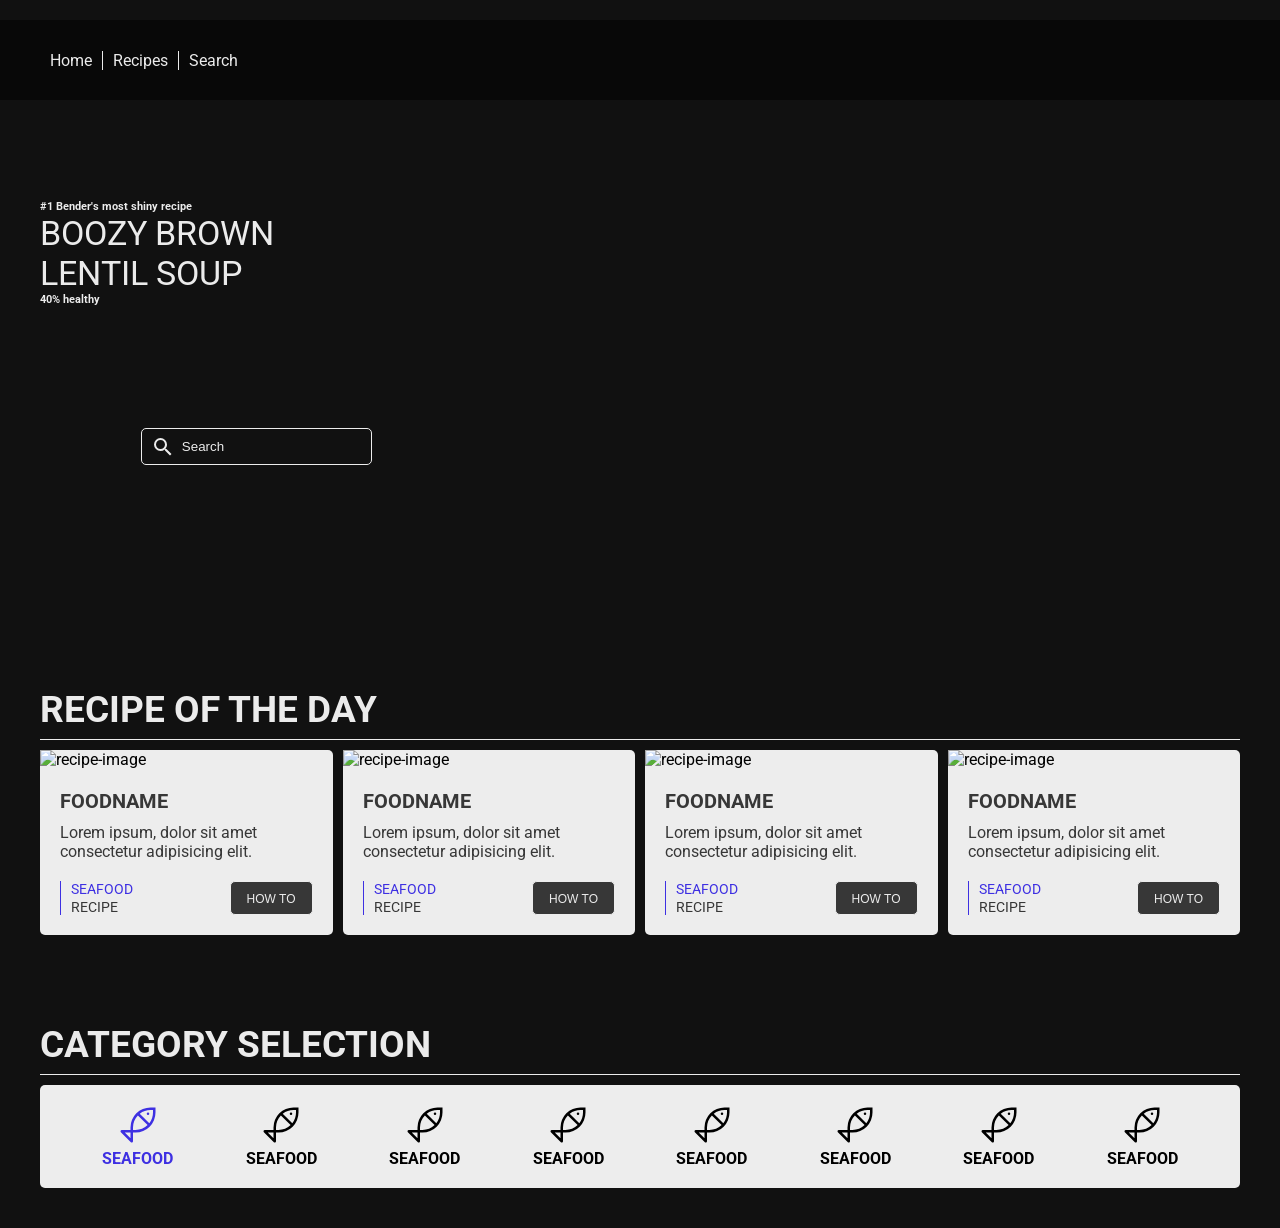
==== index.html @ f72b9839 "first commit" ====
<!doctype html>
<html lang="en">
  <head>
    <meta charset="UTF-8" />
    <meta name="viewport" content="width=device-width, initial-scale=1.0" />
    <title>Document</title>
    <link rel="stylesheet" href="./css/style.css" />
  </head>
  <body>
    <div class="container">
      <!-- Navigation -->
      <nav class="navigation">
        <div class="menu-container">
          <ul>
            <li><a href="index.html">Home</a></li>
            <li><a href="#">Recipes</a></li>
            <li><a href="#">Search</a></li>
          </ul>
        </div>
      </nav>

      <!-- Hero -->
      <section class="hero">
        <div class="hero-container">
          <div class="hero-text">
            <h6>#1 Bender's most shiny recipe</h6>
            <h4>Boozy brown</h4>
            <h4>Lentil Soup</h4>
            <h6>40% healthy</h6>
          </div>

          <div class="hero-search">
            <div class="search-box">
              <span class="iconify search-icon" data-icon="#">
                <svg
                  xmlns="http://www.w3.org/2000/svg"
                  width="1em"
                  height="1em"
                  viewBox="0 0 24 24"
                >
                  <path d="M0 0h24v24H0z" fill="none" />
                  <path
                    fill="currentColor"
                    d="M9.5 3A6.5 6.5 0 0 1 16 9.5c0 1.61-.59 3.09-1.56 4.23l.27.27h.79l5 5l-1.5 1.5l-5-5v-.79l-.27-.27A6.52 6.52 0 0 1 9.5 16A6.5 6.5 0 0 1 3 9.5A6.5 6.5 0 0 1 9.5 3m0 2C7 5 5 7 5 9.5S7 14 9.5 14S14 12 14 9.5S12 5 9.5 5"
                  />
                </svg>
              </span>
              <input type="text" class="search-input" placeholder="Search" />
            </div>
          </div>
        </div>
      </section>

      <!-- Todays recipe section -->
      <section class="todays-recipes">
        <div class="todays-recipes-headline">Recipe of the day</div>
        <div class="todays-recipes-content">
          <!-- Block 1 -->
          <div class="todays-recipes-content-block">
            <div class="todays-recipes-content-block-image">
              <img src="https://picsum.photos/300/175" alt="recipe-image" />
            </div>
            <div class="todays-recipes-content-block-text">
              <div class="todays-recipes-content-block-text-top">
                <h5>FoodName</h5>
                <p>Lorem ipsum, dolor sit amet consectetur adipisicing elit.</p>
              </div>
              <div class="todays-recipes-content-block-text-bottom">
                <div
                  data-category="seafood"
                  class="todays-recipes-content-bottom-area"
                >
                  <div class="todays-recipes-content-bottom-area-left">
                    <p data-category="seafood" id="category-color">Seafood</p>
                    <p>Recipe</p>
                  </div>
                  <div class="todays-recipes-content-bottom-area-right">
                    <div
                      class="todays-recipes-content-bottom-area-right-button"
                    >
                      <button>
                        <a href="#">How to</a>
                      </button>
                    </div>
                  </div>
                </div>
              </div>
            </div>
          </div>

          <!-- Block 2 -->
          <div class="todays-recipes-content-block">
            <div class="todays-recipes-content-block-image">
              <img src="https://picsum.photos/300/175" alt="recipe-image" />
            </div>
            <div class="todays-recipes-content-block-text">
              <div class="todays-recipes-content-block-text-top">
                <h5>FoodName</h5>
                <p>Lorem ipsum, dolor sit amet consectetur adipisicing elit.</p>
              </div>
              <div class="todays-recipes-content-block-text-bottom">
                <div
                  data-category="seafood"
                  class="todays-recipes-content-bottom-area"
                >
                  <div class="todays-recipes-content-bottom-area-left">
                    <p data-category="seafood" id="category-color">Seafood</p>
                    <p>Recipe</p>
                  </div>
                  <div class="todays-recipes-content-bottom-area-right">
                    <div
                      class="todays-recipes-content-bottom-area-right-button"
                    >
                      <button>
                        <a href="#">How to</a>
                      </button>
                    </div>
                  </div>
                </div>
              </div>
            </div>
          </div>

          <!-- Block 3 -->
          <div class="todays-recipes-content-block">
            <div class="todays-recipes-content-block-image">
              <img src="https://picsum.photos/300/175" alt="recipe-image" />
            </div>
            <div class="todays-recipes-content-block-text">
              <div class="todays-recipes-content-block-text-top">
                <h5>FoodName</h5>
                <p>Lorem ipsum, dolor sit amet consectetur adipisicing elit.</p>
              </div>
              <div class="todays-recipes-content-block-text-bottom">
                <div
                  data-category="seafood"
                  class="todays-recipes-content-bottom-area"
                >
                  <div class="todays-recipes-content-bottom-area-left">
                    <p data-category="seafood" id="category-color">Seafood</p>
                    <p>Recipe</p>
                  </div>
                  <div class="todays-recipes-content-bottom-area-right">
                    <div
                      class="todays-recipes-content-bottom-area-right-button"
                    >
                      <button>
                        <a href="#">How to</a>
                      </button>
                    </div>
                  </div>
                </div>
              </div>
            </div>
          </div>

          <!-- Block 4 -->
          <div class="todays-recipes-content-block">
            <div class="todays-recipes-content-block-image">
              <img src="https://picsum.photos/300/175" alt="recipe-image" />
            </div>
            <div class="todays-recipes-content-block-text">
              <div class="todays-recipes-content-block-text-top">
                <h5>FoodName</h5>
                <p>Lorem ipsum, dolor sit amet consectetur adipisicing elit.</p>
              </div>
              <div class="todays-recipes-content-block-text-bottom">
                <div
                  data-category="seafood"
                  class="todays-recipes-content-bottom-area"
                >
                  <div class="todays-recipes-content-bottom-area-left">
                    <p data-category="seafood" id="category-color">Seafood</p>
                    <p>Recipe</p>
                  </div>
                  <div class="todays-recipes-content-bottom-area-right">
                    <div
                      class="todays-recipes-content-bottom-area-right-button"
                    >
                      <button>
                        <a href="#">How to</a>
                      </button>
                    </div>
                  </div>
                </div>
              </div>
            </div>
          </div>
        </div>
      </section>

      <!-- Categories section -->
      <section class="categories">
        <div class="todays-recipes-headline">Category Selection</div>
        <div class="categories-content">
          <div class="categories-content-block">
            <!-- Icon 1 -->
            <span data-category="seafood" class="iconify">
              <svg
                xmlns="http://www.w3.org/2000/svg"
                width="1em"
                height="1em"
                viewBox="0 0 32 32"
              >
                <path d="M0 0h32v32H0z" fill="none" />
                <circle cx="24" cy="7" r="1" fill="currentColor" />
                <path
                  fill="currentColor"
                  d="M26 2a16.02 16.02 0 0 0-16 16v2H3a1 1 0 0 0-.707 1.707l8 8A1 1 0 0 0 12 29v-7h2A16.02 16.02 0 0 0 30 6V2ZM10 26.586L5.414 22H10ZM12 20v-2a13.94 13.94 0 0 1 3.908-9.678l7.77 7.77A13.94 13.94 0 0 1 14 20ZM28 6a13.9 13.9 0 0 1-2.98 8.606L17.395 6.98A13.9 13.9 0 0 1 26 4h2Z"
                />
              </svg>
            </span>
            <p data-category="seafood">Seafood</p>
          </div>

          <!-- Icon 2 -->
          <div class="categories-content-block">
            <span class="iconify">
              <svg
                xmlns="http://www.w3.org/2000/svg"
                width="1em"
                height="1em"
                viewBox="0 0 32 32"
              >
                <path d="M0 0h32v32H0z" fill="none" />
                <circle cx="24" cy="7" r="1" fill="currentColor" />
                <path
                  fill="currentColor"
                  d="M26 2a16.02 16.02 0 0 0-16 16v2H3a1 1 0 0 0-.707 1.707l8 8A1 1 0 0 0 12 29v-7h2A16.02 16.02 0 0 0 30 6V2ZM10 26.586L5.414 22H10ZM12 20v-2a13.94 13.94 0 0 1 3.908-9.678l7.77 7.77A13.94 13.94 0 0 1 14 20ZM28 6a13.9 13.9 0 0 1-2.98 8.606L17.395 6.98A13.9 13.9 0 0 1 26 4h2Z"
                />
              </svg>
            </span>
            <p>Seafood</p>
          </div>

          <!-- Icon 3 -->
          <div class="categories-content-block">
            <span class="iconify">
              <svg
                xmlns="http://www.w3.org/2000/svg"
                width="1em"
                height="1em"
                viewBox="0 0 32 32"
              >
                <path d="M0 0h32v32H0z" fill="none" />
                <circle cx="24" cy="7" r="1" fill="currentColor" />
                <path
                  fill="currentColor"
                  d="M26 2a16.02 16.02 0 0 0-16 16v2H3a1 1 0 0 0-.707 1.707l8 8A1 1 0 0 0 12 29v-7h2A16.02 16.02 0 0 0 30 6V2ZM10 26.586L5.414 22H10ZM12 20v-2a13.94 13.94 0 0 1 3.908-9.678l7.77 7.77A13.94 13.94 0 0 1 14 20ZM28 6a13.9 13.9 0 0 1-2.98 8.606L17.395 6.98A13.9 13.9 0 0 1 26 4h2Z"
                />
              </svg>
            </span>
            <p>Seafood</p>
          </div>

          <!-- Icon 4 -->
          <div class="categories-content-block">
            <span class="iconify">
              <svg
                xmlns="http://www.w3.org/2000/svg"
                width="1em"
                height="1em"
                viewBox="0 0 32 32"
              >
                <path d="M0 0h32v32H0z" fill="none" />
                <circle cx="24" cy="7" r="1" fill="currentColor" />
                <path
                  fill="currentColor"
                  d="M26 2a16.02 16.02 0 0 0-16 16v2H3a1 1 0 0 0-.707 1.707l8 8A1 1 0 0 0 12 29v-7h2A16.02 16.02 0 0 0 30 6V2ZM10 26.586L5.414 22H10ZM12 20v-2a13.94 13.94 0 0 1 3.908-9.678l7.77 7.77A13.94 13.94 0 0 1 14 20ZM28 6a13.9 13.9 0 0 1-2.98 8.606L17.395 6.98A13.9 13.9 0 0 1 26 4h2Z"
                />
              </svg>
            </span>
            <p>Seafood</p>
          </div>

          <!-- Icon 5 -->
          <div class="categories-content-block">
            <span class="iconify">
              <svg
                xmlns="http://www.w3.org/2000/svg"
                width="1em"
                height="1em"
                viewBox="0 0 32 32"
              >
                <path d="M0 0h32v32H0z" fill="none" />
                <circle cx="24" cy="7" r="1" fill="currentColor" />
                <path
                  fill="currentColor"
                  d="M26 2a16.02 16.02 0 0 0-16 16v2H3a1 1 0 0 0-.707 1.707l8 8A1 1 0 0 0 12 29v-7h2A16.02 16.02 0 0 0 30 6V2ZM10 26.586L5.414 22H10ZM12 20v-2a13.94 13.94 0 0 1 3.908-9.678l7.77 7.77A13.94 13.94 0 0 1 14 20ZM28 6a13.9 13.9 0 0 1-2.98 8.606L17.395 6.98A13.9 13.9 0 0 1 26 4h2Z"
                />
              </svg>
            </span>
            <p>Seafood</p>
          </div>

          <!-- Icon 5 -->
          <div class="categories-content-block">
            <span class="iconify">
              <svg
                xmlns="http://www.w3.org/2000/svg"
                width="1em"
                height="1em"
                viewBox="0 0 32 32"
              >
                <path d="M0 0h32v32H0z" fill="none" />
                <circle cx="24" cy="7" r="1" fill="currentColor" />
                <path
                  fill="currentColor"
                  d="M26 2a16.02 16.02 0 0 0-16 16v2H3a1 1 0 0 0-.707 1.707l8 8A1 1 0 0 0 12 29v-7h2A16.02 16.02 0 0 0 30 6V2ZM10 26.586L5.414 22H10ZM12 20v-2a13.94 13.94 0 0 1 3.908-9.678l7.77 7.77A13.94 13.94 0 0 1 14 20ZM28 6a13.9 13.9 0 0 1-2.98 8.606L17.395 6.98A13.9 13.9 0 0 1 26 4h2Z"
                />
              </svg>
            </span>
            <p>Seafood</p>
          </div>

          <!-- Icon 6 -->
          <div class="categories-content-block">
            <span class="iconify">
              <svg
                xmlns="http://www.w3.org/2000/svg"
                width="1em"
                height="1em"
                viewBox="0 0 32 32"
              >
                <path d="M0 0h32v32H0z" fill="none" />
                <circle cx="24" cy="7" r="1" fill="currentColor" />
                <path
                  fill="currentColor"
                  d="M26 2a16.02 16.02 0 0 0-16 16v2H3a1 1 0 0 0-.707 1.707l8 8A1 1 0 0 0 12 29v-7h2A16.02 16.02 0 0 0 30 6V2ZM10 26.586L5.414 22H10ZM12 20v-2a13.94 13.94 0 0 1 3.908-9.678l7.77 7.77A13.94 13.94 0 0 1 14 20ZM28 6a13.9 13.9 0 0 1-2.98 8.606L17.395 6.98A13.9 13.9 0 0 1 26 4h2Z"
                />
              </svg>
            </span>
            <p>Seafood</p>
          </div>

          <!-- Icon 7 -->
          <div class="categories-content-block">
            <span class="iconify">
              <svg
                xmlns="http://www.w3.org/2000/svg"
                width="1em"
                height="1em"
                viewBox="0 0 32 32"
              >
                <path d="M0 0h32v32H0z" fill="none" />
                <circle cx="24" cy="7" r="1" fill="currentColor" />
                <path
                  fill="currentColor"
                  d="M26 2a16.02 16.02 0 0 0-16 16v2H3a1 1 0 0 0-.707 1.707l8 8A1 1 0 0 0 12 29v-7h2A16.02 16.02 0 0 0 30 6V2ZM10 26.586L5.414 22H10ZM12 20v-2a13.94 13.94 0 0 1 3.908-9.678l7.77 7.77A13.94 13.94 0 0 1 14 20ZM28 6a13.9 13.9 0 0 1-2.98 8.606L17.395 6.98A13.9 13.9 0 0 1 26 4h2Z"
                />
              </svg>
            </span>
            <p>Seafood</p>
          </div>
        </div>
      </section>

      <!-- Image section -->
      <section class="image-section"></section>

      <!-- Content area -->
      <section class="content-area"></section>

      <!-- Footer -->
      <footer class="footer"></footer>
    </div>
  </body>
</html>
---- css/style.css ----
/* Robot Font */
@import url('https://fonts.googleapis.com/css2?family=Inter:ital,opsz,wght@0,14..32,100..900;1,14..32,100..900&family=Roboto:ital,wght@0,100..900;1,100..900&display=swap');

:root {
    /* Dimensions */
    --width-full: 100%;
    --width-12col: 1200px;

    /* Grid settings */
    --grid-gap: 10px;
    --padding-default: 20px;


    /* Colors */
    --bg-color-nav: #00000088;
    --bg-color-light: #ededed;
    --bg-color-dark: #111;
    --primary-color: #C96126;
    --color-white: #fff;
    --color-dark: #373737;
    --color-light: #ebebeb;

    /* Color swatch categories */
    --category-seafood: #3e30e2;
    --category-chicken: #249c8e;
    --category-meats: #d09189;
    --category-veg: #298f3f;
    --category-misc: #9a951e;
    --category-pasta: #bf5b23;
    --category-deserts: #9374eb;

}

/* data-category attributes */
div[data-category="seafood"] {
    border-left: 1px solid var(--category-seafood);
}

p[data-category="seafood"] {
    color: var(--category-seafood);
}

span[data-category="seafood"] {
    color: var(--category-seafood);
}

* {
    margin: 0;
    padding: 0;
    box-sizing: border-box;
}

body {
    background-color: var(--bg-color-dark);
    width: var(--width-full);
    font-family: "Roboto", sans-serif;
    height: 100%;
    position: relative;
}

.container {
    display: grid;
    width: var(--width-full);
    grid-template-rows: auto;
    gap: var(--grid-gap);
}

.navigation,
.hero,
.image-section,
.footer {
    width: var(--width-full);
}

.todays-recipes,
.categories,
.content-area {
    width: var(--width-12col);
    margin: 0 auto;
}

.navigation {
    display: flex;
    width: var(--width-full);
    height: 80px;
    background-color: var(--bg-color-nav);
    padding: 20px;
    justify-content: center;
    align-items: center;
    position: absolute;
    top: 20px;
    left: 0px;
    z-index: 10;
}

/* For floaty later JS */
.navigation.fixed {
    position: fixed;
    top: 0;
    width: 100%;
    z-index: 1000;
}

.menu-container {
    width: var(--width-12col);
}

.menu-container ul {
    display: flex;
}

.menu-container ul li {
    list-style-type: none;
}

.menu-container a {
    padding: 0 10px;
    text-decoration: none;
    color: var(--color-light);
    border-right: 1px solid var(--color-light);
}

.menu-container a:hover {
    color: var(--primary-color);
}

.menu-container li:last-child a {
    border-right: none;
}

/* Hero Section */
.hero {
    display: flex;
    width: var(--width-full);
    justify-content: center;
    color: var(--color-light);
    position: relative;
    top: 0;
    min-height: 600px;
    height: auto;
    margin: 0;
    background-image: url("https://picsum.photos/1920/800");
    background-size: cover;
    background-position: center;
}

.hero-container {
    width: var(--width-12col);
    height: 100%;
    display: grid;
    grid-template-columns: repeat(12, 1fr);
    grid-template-rows: auto auto auto;
    gap: var(--grid-gap);
}

.hero-text {
    grid-column: 1 / span 4;
    grid-row: 1;
    margin-top: 200px;
}

.hero-text h4,
h6 {
    padding: 0;
    margin: 0;
}

.hero-text h4 {
    font-weight: 400;
    font-size: 34px;
    text-transform: uppercase;
}

.hero-search {
    grid-column: 2 / span 3;
    grid-row: 2;
    margin-top: 50px;
}

.search-box {
    position: relative;
    display: flex;
    align-items: center;
}

.search-input {
    background-color: transparent;
    padding: 10px 20px 10px 40px;
    border-radius: 5px;
    border: 1px solid var(--bg-color-light);
    outline: none;
    color: var(--color-light);
}

.search-input::placeholder {
    color: var(--color-light);
}

.search-icon {
    position: absolute;
    left: 10px;
    font-size: 24px;
    display: flex;
    align-items: center;
}

/* Todays Recipes Section */
.todays-recipes {
    height: fit-content;
    width: var(--width-12col);
    display: grid;
    grid-template-rows: 130px auto;
    grid-template-columns: 1fr;
    gap: var(--grid-gap);
}

.todays-recipes-content-block-image img {
    height: 200px;
    width: 100%;
    background-size: cover;
    background-position: center;
}

.todays-recipes-headline {
    height: 60px;
    color: var(--color-light);
    border-bottom: 1px solid var(--color-light);
    display: flex;
    justify-content: flex-start;
    align-items: center;
    font-size: 37px;
    text-transform: uppercase;
    font-weight: 700;
    margin-top: 70px;
}

.todays-recipes-content {
    display: grid;
    grid-template-columns: repeat(4, 1fr);
    gap: var(--grid-gap);
    height: fit-content;
    width: var(--width-12col);
}

.todays-recipes-content-block {
    background-color: var(--bg-color-light);
    border-radius: 5px;
    display: flex;
    flex-direction: column;
    position: relative;
}

.todays-recipes-content-block-text {
    padding: 20px;
    color: var(--color-dark);
    display: flex;
    flex-direction: column;
    justify-content: space-between;
    flex: 1;
}

.todays-recipes-content-block-text-top h5 {
    font-weight: 700;
    font-size: 20px;
    margin-bottom: 10px;
    text-transform: uppercase;
}

.todays-recipes-content-block-text p {
    font-size: 16px;
}

.todays-recipes-content-bottom-area {
    display: flex;
    justify-content: space-between;
    margin: 20px 0 0 0;
}

.todays-recipes-content-bottom-area-left {
    display: flex;
    justify-content: space-between;
    padding: 0 0 0 10px;
    flex-direction: column;
}

.todays-recipes-content-bottom-area-left p {
    font-size: 14px;
    font-weight: 400;
    text-transform: uppercase;
}


.todays-recipes-content-bottom-area-right button {
    background-color: var(--color-dark);
    border: 1px solid var(--bg-color-light);
    border-radius: 5px;
    color: var(--color-light);
    padding: 8px 16px;
    font-size: 14px;
    font-weight: 400;
    cursor: pointer;
}

.todays-recipes-content-bottom-area-right button a {
    color: var(--color-light);
    text-decoration: none;
    list-style-type: none;
    text-transform: uppercase;
    font-size: 12px;
    transition: 0.3s;
}

.todays-recipes-content-bottom-area-right button a:hover {
    color: var(--primary-color);
}

.categories {
    width: var(--width-12col);
}


.categories-content {
    display: flex;
    background-color: var(--bg-color-light);
    gap: var(--grid-gap);
    padding: 20px 0;
    border-radius: 5px;
    margin: 10px auto;
    justify-content: space-evenly;
}

.categories-content-block {
    display: flex;
    flex-direction: column;
    justify-content: center;
    align-items: center;
    font-size: 16px;
    font-weight: 700;
    text-transform: uppercase;
}

.categories-content-block svg {
    font-size: 40px;
}
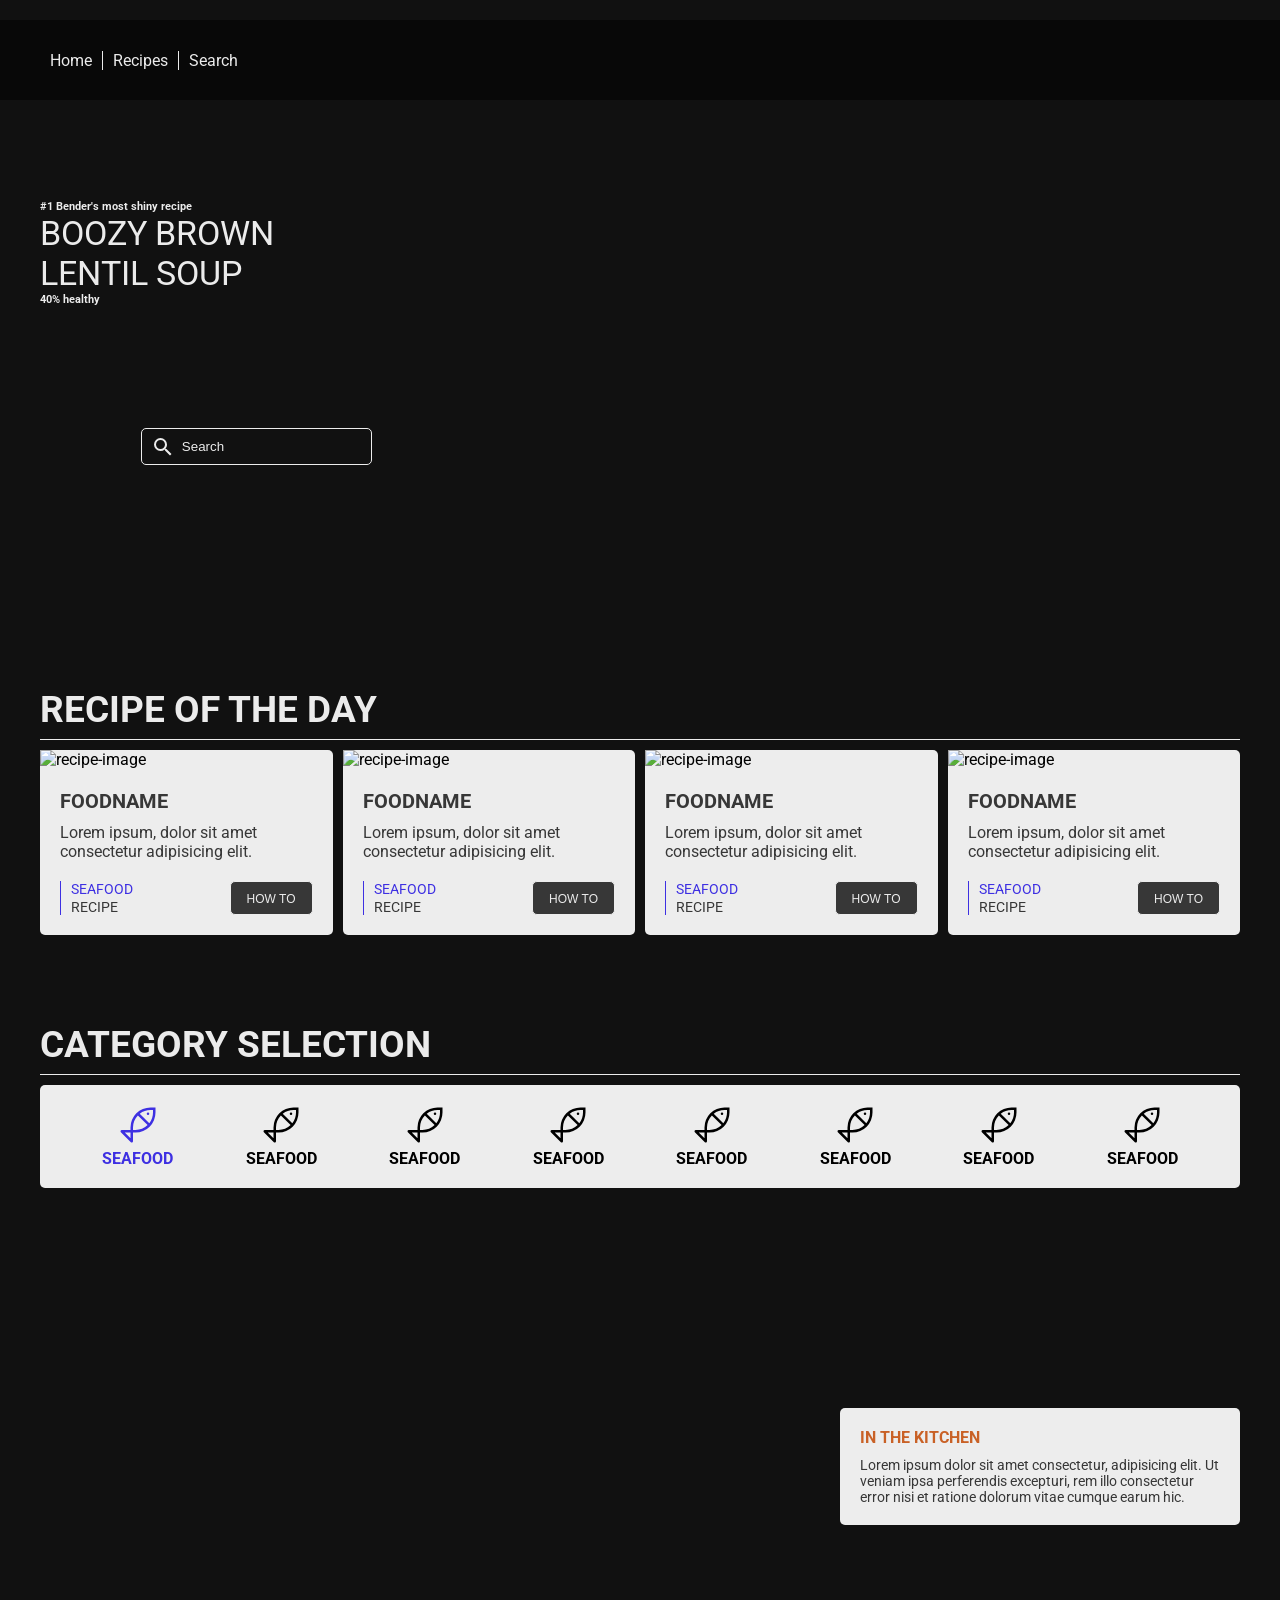
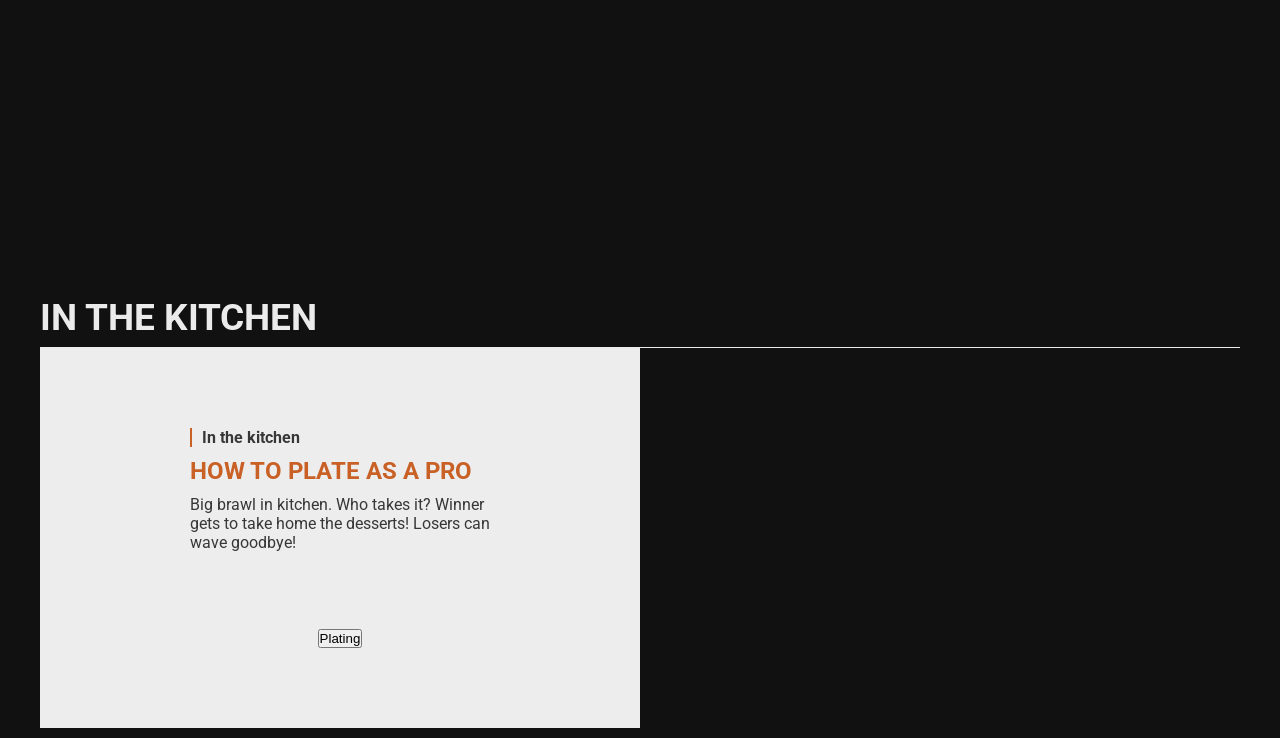
==== commit a3dc7480: "update" ====
--- a/index.html
+++ b/index.html
@@ -356,10 +356,38 @@
       </section>
 
       <!-- Image section -->
-      <section class="image-section"></section>
+      <section class="image-section">
+        <div class="image-section-controller">
+          <div class="image-section-box">
+            <h4>In the kitchen</h4>
+            <p>
+              Lorem ipsum dolor sit amet consectetur, adipisicing elit. Ut
+              veniam ipsa perferendis excepturi, rem illo consectetur error nisi
+              et ratione dolorum vitae cumque earum hic.
+            </p>
+          </div>
+        </div>
+      </section>
 
       <!-- Content area -->
-      <section class="content-area"></section>
+      <section class="content-area">
+        <div class="todays-recipes-headline">In the kitchen</div>
+        <div class="content-area-content">
+          <div class="content-area-box">
+            <div class="content-area-box-top">
+              <h4>In the kitchen</h4>
+              <h2>How to plate as a pro</h2>
+              <p>
+                Big brawl in kitchen. Who takes it? Winner gets to take home the
+                desserts! Losers can wave goodbye!
+              </p>
+            </div>
+            <div class="content-area-box-bottom">
+              <button>Plating</button>
+            </div>
+          </div>
+        </div>
+      </section>
 
       <!-- Footer -->
       <footer class="footer"></footer>
--- a/css/style.css
+++ b/css/style.css
@@ -341,4 +341,80 @@
 
 .categories-content-block svg {
     font-size: 40px;
-}+}
+
+/* image section start */
+.image-section {
+    width: var(--width-full);
+    height: 600px;
+    display: flex;
+    justify-content: center;
+    background-image: url("https://picsum.photos/1920/600");
+    background-size: cover;
+    background-position: center;
+    clip-path: polygon(0 0, 100% 13%, 100% 100%, 0% 100%);
+}
+
+.image-section-controller {
+    width: var(--width-12col);
+    display: grid;
+    grid-template-columns: repeat(12, 1fr);
+    grid-template-rows: 200px auto 200px;
+}
+
+.image-section-box {
+    height: fit-content;
+    grid-row: 2;
+    background-color: var(--bg-color-light);
+    grid-column: 9 / span 4;
+    padding: 20px;
+    border-radius: 5px;
+}
+
+.image-section-box h4 {
+    color: var(--primary-color);
+    text-transform: uppercase;
+    font-size: 16px;
+    font-weight: 700;
+    padding: 0 0 10px 0;
+}
+
+.image-section-box p {
+    font-size: 14px;
+    color: var(--color-dark);
+}
+
+/* In the kitchen */
+
+.content-area-content {
+    display: flex;
+    width: 50%;
+    height: 380px;
+    background-color: var(--bg-color-light);
+    color: var(--color-dark);
+}
+
+.content-area-box {
+    display: flex;
+    flex-direction: column;
+    align-items: center;
+    justify-content: center;
+}
+
+.content-area-box-top {
+    height: 200px;
+    width: 50%;
+}
+
+.content-area-box-top h2 {
+    margin: 10px 0;
+    color: var(--primary-color);
+    text-transform: uppercase;
+}
+
+.content-area-box-top h4 {
+    border-left: 2px solid var(--primary-color);
+    padding: 0px 10px;
+}
+
+.content-area-box-bottom {}
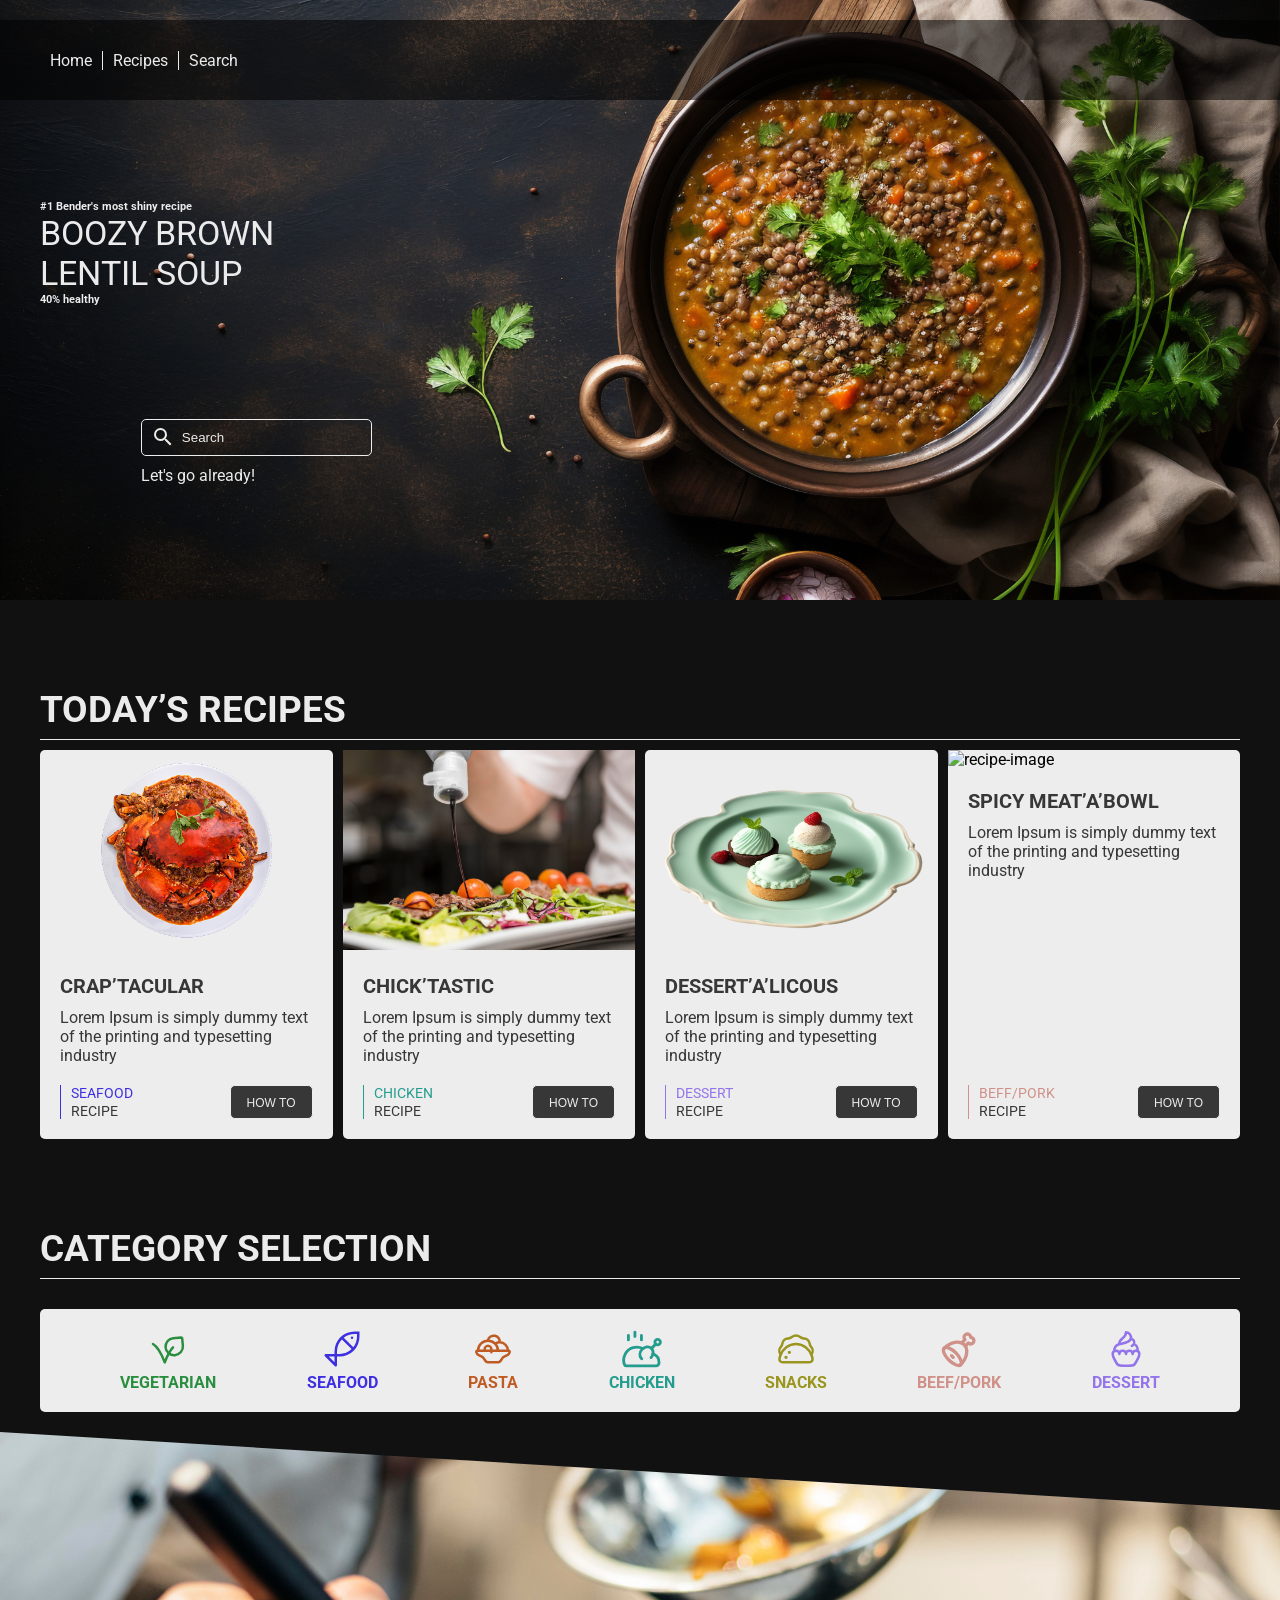
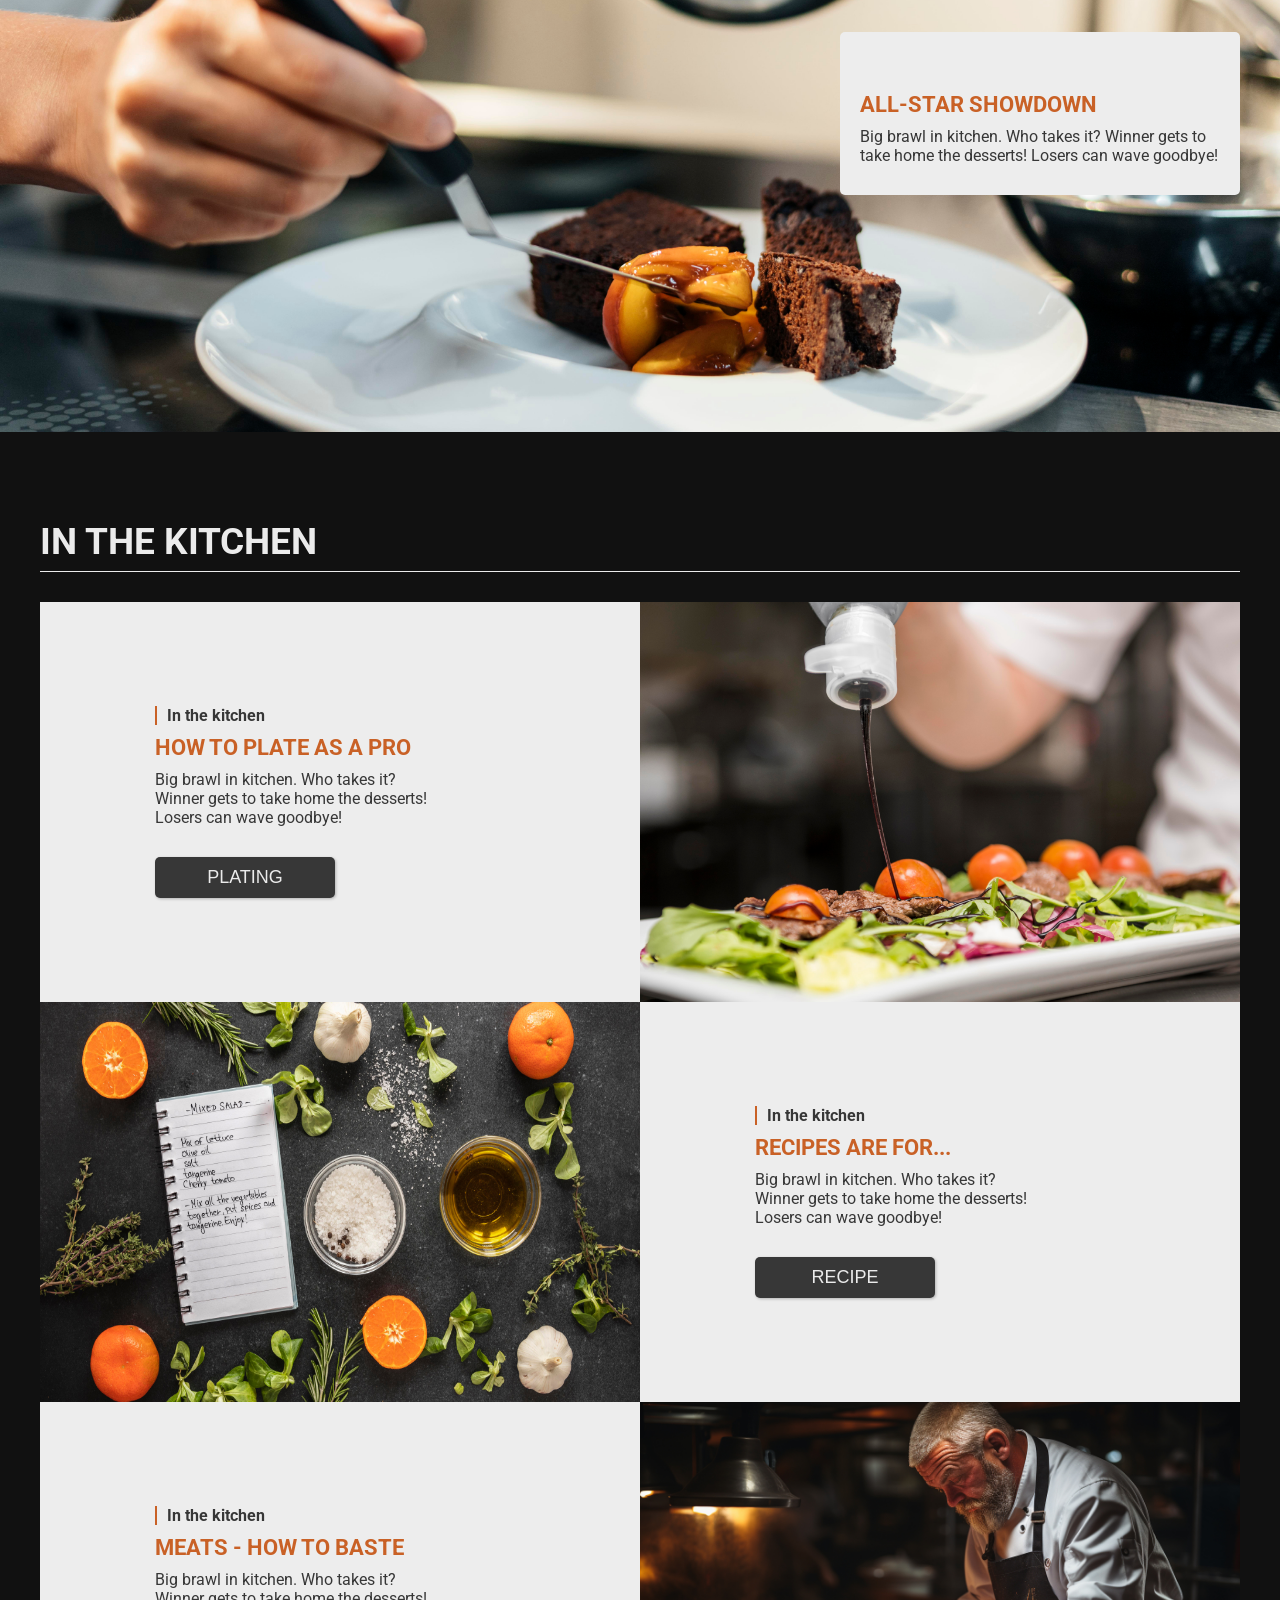
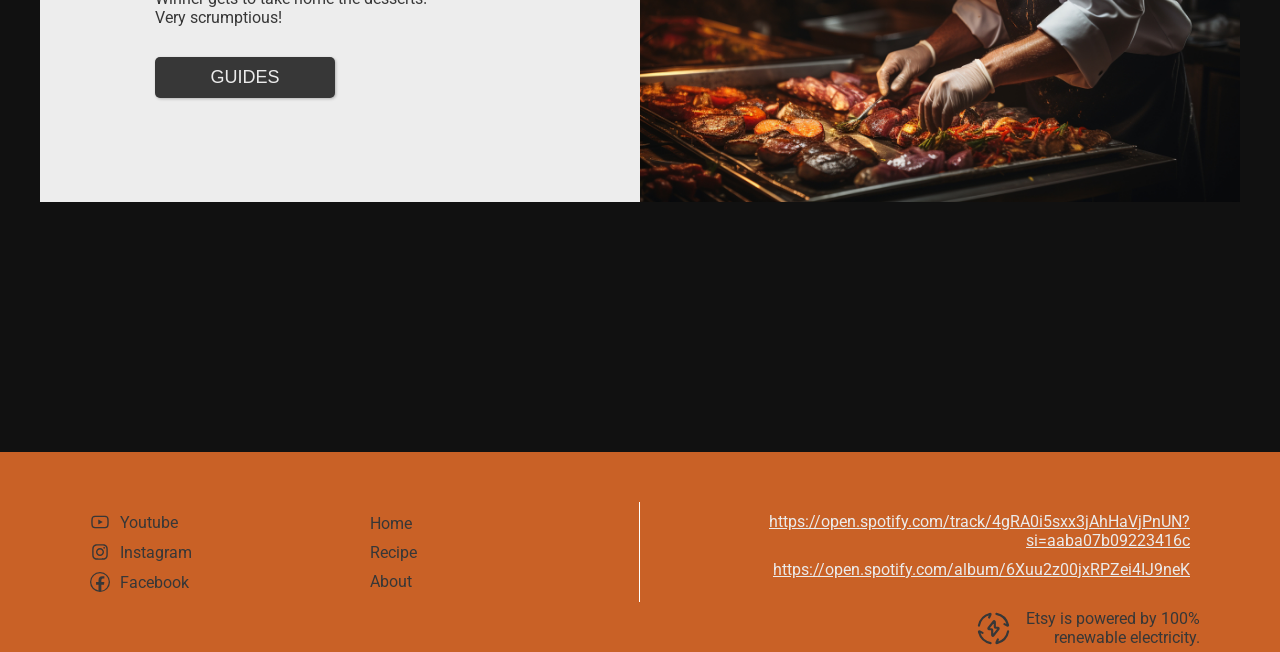
==== commit 65030a83: "Front page done" ====
--- a/index.html
+++ b/index.html
@@ -1,396 +1,456 @@
 <!doctype html>
 <html lang="en">
-  <head>
-    <meta charset="UTF-8" />
-    <meta name="viewport" content="width=device-width, initial-scale=1.0" />
-    <title>Document</title>
-    <link rel="stylesheet" href="./css/style.css" />
-  </head>
-  <body>
-    <div class="container">
-      <!-- Navigation -->
-      <nav class="navigation">
-        <div class="menu-container">
-          <ul>
-            <li><a href="index.html">Home</a></li>
-            <li><a href="#">Recipes</a></li>
-            <li><a href="#">Search</a></li>
-          </ul>
-        </div>
-      </nav>
-
-      <!-- Hero -->
-      <section class="hero">
-        <div class="hero-container">
-          <div class="hero-text">
-            <h6>#1 Bender's most shiny recipe</h6>
-            <h4>Boozy brown</h4>
-            <h4>Lentil Soup</h4>
-            <h6>40% healthy</h6>
-          </div>
-
-          <div class="hero-search">
-            <div class="search-box">
-              <span class="iconify search-icon" data-icon="#">
-                <svg
-                  xmlns="http://www.w3.org/2000/svg"
-                  width="1em"
-                  height="1em"
-                  viewBox="0 0 24 24"
-                >
-                  <path d="M0 0h24v24H0z" fill="none" />
-                  <path
-                    fill="currentColor"
-                    d="M9.5 3A6.5 6.5 0 0 1 16 9.5c0 1.61-.59 3.09-1.56 4.23l.27.27h.79l5 5l-1.5 1.5l-5-5v-.79l-.27-.27A6.52 6.52 0 0 1 9.5 16A6.5 6.5 0 0 1 3 9.5A6.5 6.5 0 0 1 9.5 3m0 2C7 5 5 7 5 9.5S7 14 9.5 14S14 12 14 9.5S12 5 9.5 5"
-                  />
-                </svg>
-              </span>
-              <input type="text" class="search-input" placeholder="Search" />
-            </div>
-          </div>
-        </div>
-      </section>
-
-      <!-- Todays recipe section -->
-      <section class="todays-recipes">
-        <div class="todays-recipes-headline">Recipe of the day</div>
-        <div class="todays-recipes-content">
-          <!-- Block 1 -->
-          <div class="todays-recipes-content-block">
-            <div class="todays-recipes-content-block-image">
-              <img src="https://picsum.photos/300/175" alt="recipe-image" />
-            </div>
-            <div class="todays-recipes-content-block-text">
-              <div class="todays-recipes-content-block-text-top">
-                <h5>FoodName</h5>
-                <p>Lorem ipsum, dolor sit amet consectetur adipisicing elit.</p>
-              </div>
-              <div class="todays-recipes-content-block-text-bottom">
-                <div
-                  data-category="seafood"
-                  class="todays-recipes-content-bottom-area"
-                >
-                  <div class="todays-recipes-content-bottom-area-left">
-                    <p data-category="seafood" id="category-color">Seafood</p>
-                    <p>Recipe</p>
-                  </div>
-                  <div class="todays-recipes-content-bottom-area-right">
-                    <div
-                      class="todays-recipes-content-bottom-area-right-button"
-                    >
-                      <button>
-                        <a href="#">How to</a>
-                      </button>
-                    </div>
-                  </div>
-                </div>
-              </div>
-            </div>
-          </div>
-
-          <!-- Block 2 -->
-          <div class="todays-recipes-content-block">
-            <div class="todays-recipes-content-block-image">
-              <img src="https://picsum.photos/300/175" alt="recipe-image" />
-            </div>
-            <div class="todays-recipes-content-block-text">
-              <div class="todays-recipes-content-block-text-top">
-                <h5>FoodName</h5>
-                <p>Lorem ipsum, dolor sit amet consectetur adipisicing elit.</p>
-              </div>
-              <div class="todays-recipes-content-block-text-bottom">
-                <div
-                  data-category="seafood"
-                  class="todays-recipes-content-bottom-area"
-                >
-                  <div class="todays-recipes-content-bottom-area-left">
-                    <p data-category="seafood" id="category-color">Seafood</p>
-                    <p>Recipe</p>
-                  </div>
-                  <div class="todays-recipes-content-bottom-area-right">
-                    <div
-                      class="todays-recipes-content-bottom-area-right-button"
-                    >
-                      <button>
-                        <a href="#">How to</a>
-                      </button>
-                    </div>
-                  </div>
-                </div>
-              </div>
-            </div>
-          </div>
-
-          <!-- Block 3 -->
-          <div class="todays-recipes-content-block">
-            <div class="todays-recipes-content-block-image">
-              <img src="https://picsum.photos/300/175" alt="recipe-image" />
-            </div>
-            <div class="todays-recipes-content-block-text">
-              <div class="todays-recipes-content-block-text-top">
-                <h5>FoodName</h5>
-                <p>Lorem ipsum, dolor sit amet consectetur adipisicing elit.</p>
-              </div>
-              <div class="todays-recipes-content-block-text-bottom">
-                <div
-                  data-category="seafood"
-                  class="todays-recipes-content-bottom-area"
-                >
-                  <div class="todays-recipes-content-bottom-area-left">
-                    <p data-category="seafood" id="category-color">Seafood</p>
-                    <p>Recipe</p>
-                  </div>
-                  <div class="todays-recipes-content-bottom-area-right">
-                    <div
-                      class="todays-recipes-content-bottom-area-right-button"
-                    >
-                      <button>
-                        <a href="#">How to</a>
-                      </button>
-                    </div>
-                  </div>
-                </div>
-              </div>
-            </div>
-          </div>
-
-          <!-- Block 4 -->
-          <div class="todays-recipes-content-block">
-            <div class="todays-recipes-content-block-image">
-              <img src="https://picsum.photos/300/175" alt="recipe-image" />
-            </div>
-            <div class="todays-recipes-content-block-text">
-              <div class="todays-recipes-content-block-text-top">
-                <h5>FoodName</h5>
-                <p>Lorem ipsum, dolor sit amet consectetur adipisicing elit.</p>
-              </div>
-              <div class="todays-recipes-content-block-text-bottom">
-                <div
-                  data-category="seafood"
-                  class="todays-recipes-content-bottom-area"
-                >
-                  <div class="todays-recipes-content-bottom-area-left">
-                    <p data-category="seafood" id="category-color">Seafood</p>
-                    <p>Recipe</p>
-                  </div>
-                  <div class="todays-recipes-content-bottom-area-right">
-                    <div
-                      class="todays-recipes-content-bottom-area-right-button"
-                    >
-                      <button>
-                        <a href="#">How to</a>
-                      </button>
-                    </div>
-                  </div>
-                </div>
-              </div>
-            </div>
-          </div>
-        </div>
-      </section>
-
-      <!-- Categories section -->
-      <section class="categories">
-        <div class="todays-recipes-headline">Category Selection</div>
-        <div class="categories-content">
-          <div class="categories-content-block">
-            <!-- Icon 1 -->
-            <span data-category="seafood" class="iconify">
-              <svg
-                xmlns="http://www.w3.org/2000/svg"
-                width="1em"
-                height="1em"
-                viewBox="0 0 32 32"
-              >
-                <path d="M0 0h32v32H0z" fill="none" />
-                <circle cx="24" cy="7" r="1" fill="currentColor" />
-                <path
-                  fill="currentColor"
-                  d="M26 2a16.02 16.02 0 0 0-16 16v2H3a1 1 0 0 0-.707 1.707l8 8A1 1 0 0 0 12 29v-7h2A16.02 16.02 0 0 0 30 6V2ZM10 26.586L5.414 22H10ZM12 20v-2a13.94 13.94 0 0 1 3.908-9.678l7.77 7.77A13.94 13.94 0 0 1 14 20ZM28 6a13.9 13.9 0 0 1-2.98 8.606L17.395 6.98A13.9 13.9 0 0 1 26 4h2Z"
-                />
+
+<head>
+  <meta charset="UTF-8" />
+  <meta name="viewport" content="width=device-width, initial-scale=1.0" />
+  <title>Document</title>
+  <link rel="stylesheet" href="./css/style.css" />
+</head>
+
+<body>
+  <div class="container">
+    <!-- Navigation -->
+    <nav class="navigation">
+      <div class="menu-container">
+        <ul>
+          <li><a href="index.html">Home</a></li>
+          <li><a href="#">Recipes</a></li>
+          <li><a href="#">Search</a></li>
+        </ul>
+      </div>
+    </nav>
+
+    <!-- Hero -->
+    <section class="hero">
+      <div class="hero-container">
+        <div class="hero-text">
+          <h6>#1 Bender's most shiny recipe</h6>
+          <h4>Boozy brown</h4>
+          <h4>Lentil Soup</h4>
+          <h6>40% healthy</h6>
+        </div>
+
+        <div class="hero-search">
+          <div class="search-box">
+            <span class="iconify search-icon" data-icon="#">
+              <svg xmlns="http://www.w3.org/2000/svg" width="1em" height="1em" viewBox="0 0 24 24">
+                <path d="M0 0h24v24H0z" fill="none" />
+                <path fill="currentColor"
+                  d="M9.5 3A6.5 6.5 0 0 1 16 9.5c0 1.61-.59 3.09-1.56 4.23l.27.27h.79l5 5l-1.5 1.5l-5-5v-.79l-.27-.27A6.52 6.52 0 0 1 9.5 16A6.5 6.5 0 0 1 3 9.5A6.5 6.5 0 0 1 9.5 3m0 2C7 5 5 7 5 9.5S7 14 9.5 14S14 12 14 9.5S12 5 9.5 5" />
               </svg>
             </span>
-            <p data-category="seafood">Seafood</p>
-          </div>
-
-          <!-- Icon 2 -->
-          <div class="categories-content-block">
-            <span class="iconify">
-              <svg
-                xmlns="http://www.w3.org/2000/svg"
-                width="1em"
-                height="1em"
-                viewBox="0 0 32 32"
-              >
-                <path d="M0 0h32v32H0z" fill="none" />
-                <circle cx="24" cy="7" r="1" fill="currentColor" />
-                <path
-                  fill="currentColor"
-                  d="M26 2a16.02 16.02 0 0 0-16 16v2H3a1 1 0 0 0-.707 1.707l8 8A1 1 0 0 0 12 29v-7h2A16.02 16.02 0 0 0 30 6V2ZM10 26.586L5.414 22H10ZM12 20v-2a13.94 13.94 0 0 1 3.908-9.678l7.77 7.77A13.94 13.94 0 0 1 14 20ZM28 6a13.9 13.9 0 0 1-2.98 8.606L17.395 6.98A13.9 13.9 0 0 1 26 4h2Z"
-                />
+            <input type="text" class="search-input" placeholder="Search" />
+          </div>
+          <p>Let's go already!</p>
+        </div>
+      </div>
+    </section>
+
+    <!-- Todays recipe section -->
+    <section class="todays-recipes">
+      <div class="todays-recipes-headline">Today’s Recipes</div>
+      <div class="todays-recipes-content">
+
+        <!-- Seafood -->
+        <div class="todays-recipes-content-block">
+          <div class="todays-recipes-content-block-image">
+            <img src="./images/craptacular.png" alt="recipe-image" />
+          </div>
+          <div class="todays-recipes-content-block-text">
+            <div class="todays-recipes-content-block-text-top">
+              <h5>Crap’tacular</h5>
+              <p>Lorem Ipsum is simply dummy text of the printing and typesetting industry</p>
+            </div>
+            <div class="todays-recipes-content-block-text-bottom">
+              <div data-category="seafood" class="todays-recipes-content-bottom-area">
+                <div class="todays-recipes-content-bottom-area-left">
+                  <p data-category="seafood" id="category-color">Seafood</p>
+                  <p>Recipe</p>
+                </div>
+                <div class="todays-recipes-content-bottom-area-right">
+                  <div class="todays-recipes-content-bottom-area-right-button">
+                    <button>
+                      <a href="#">How to</a>
+                    </button>
+                  </div>
+                </div>
+              </div>
+            </div>
+          </div>
+        </div>
+
+        <!-- Chicken -->
+        <div class="todays-recipes-content-block">
+          <div class="todays-recipes-content-block-image">
+            <img src="./images/chicktastic.jpg" alt="recipe-image" />
+          </div>
+          <div class="todays-recipes-content-block-text">
+            <div class="todays-recipes-content-block-text-top">
+              <h5>Chick’tastic</h5>
+              <p>Lorem Ipsum is simply dummy text of the printing and typesetting industry</p>
+            </div>
+            <div class="todays-recipes-content-block-text-bottom">
+              <div data-category="chicken" class="todays-recipes-content-bottom-area">
+                <div class="todays-recipes-content-bottom-area-left">
+                  <p data-category="chicken" id="category-color">Chicken</p>
+                  <p>Recipe</p>
+                </div>
+                <div class="todays-recipes-content-bottom-area-right">
+                  <div class="todays-recipes-content-bottom-area-right-button">
+                    <button>
+                      <a href="#">How to</a>
+                    </button>
+                  </div>
+                </div>
+              </div>
+            </div>
+          </div>
+        </div>
+
+        <!-- Dessert -->
+        <div class="todays-recipes-content-block">
+          <div class="todays-recipes-content-block-image">
+            <img src="./images/dessert.png" alt="recipe-image" />
+          </div>
+          <div class="todays-recipes-content-block-text">
+            <div class="todays-recipes-content-block-text-top">
+              <h5>Dessert’a’licous </h5>
+              <p>Lorem Ipsum is simply dummy text of the printing and typesetting industry</p>
+            </div>
+            <div class="todays-recipes-content-block-text-bottom">
+              <div data-category="dessert" class="todays-recipes-content-bottom-area">
+                <div class="todays-recipes-content-bottom-area-left">
+                  <p data-category="dessert" id="category-color">Dessert</p>
+                  <p>Recipe</p>
+                </div>
+                <div class="todays-recipes-content-bottom-area-right">
+                  <div class="todays-recipes-content-bottom-area-right-button">
+                    <button>
+                      <a href="#">How to</a>
+                    </button>
+                  </div>
+                </div>
+              </div>
+            </div>
+          </div>
+        </div>
+
+        <!-- Meats -->
+        <div class="todays-recipes-content-block">
+          <div class="todays-recipes-content-block-image">
+            <img src="./images/spicy-meatbowl.png" alt="recipe-image" />
+          </div>
+          <div class="todays-recipes-content-block-text">
+            <div class="todays-recipes-content-block-text-top">
+              <h5>Spicy meat’a’bowl</h5>
+              <p>Lorem Ipsum is simply dummy text of the printing and typesetting industry</p>
+            </div>
+            <div class="todays-recipes-content-block-text-bottom">
+              <div data-category="beef/pork" class="todays-recipes-content-bottom-area">
+                <div class="todays-recipes-content-bottom-area-left">
+                  <p data-category="beef/pork" id="category-color">Beff/Pork</p>
+                  <p>Recipe</p>
+                </div>
+                <div class="todays-recipes-content-bottom-area-right">
+                  <div class="todays-recipes-content-bottom-area-right-button">
+                    <button>
+                      <a href="#">How to</a>
+                    </button>
+                  </div>
+                </div>
+              </div>
+            </div>
+          </div>
+        </div>
+      </div>
+    </section>
+
+    <!-- Categories section -->
+    <section class="categories">
+      <div class="todays-recipes-headline">Category Selection</div>
+      <div class="categories-content">
+        <div class="categories-content-block">
+
+          <!-- Vegetarian -->
+          <span data-category="vegetarian" class="iconify">
+            <svg xmlns="http://www.w3.org/2000/svg" width="1em" height="1em" viewBox="0 0 24 24">
+              <path d="M0 0h24v24H0z" fill="none" />
+              <g fill="none" stroke="currentColor" stroke-linecap="round" stroke-linejoin="round" stroke-width="1.5">
+                <path d="M15 11.063C12.53 13.65 10.059 20 10.059 20S6.529 11.063 3 9" />
+                <path
+                  d="m20.496 5.577l.426 4.424c.276 2.87-1.875 5.425-4.745 5.702c-2.816.27-5.367-1.788-5.638-4.604a5.12 5.12 0 0 1 4.608-5.59l4.716-.454a.58.58 0 0 1 .633.522" />
+              </g>
+            </svg>
+          </span>
+          <p data-category="vegetarian">Vegetarian</p>
+        </div>
+
+        <!-- Seafood -->
+        <div class="categories-content-block">
+          <span data-category="seafood" class="iconify">
+            <svg xmlns="http://www.w3.org/2000/svg" width="1em" height="1em" viewBox="0 0 32 32">
+              <path d="M0 0h32v32H0z" fill="none" />
+              <circle cx="24" cy="7" r="1" fill="currentColor" />
+              <path fill="currentColor"
+                d="M26 2a16.02 16.02 0 0 0-16 16v2H3a1 1 0 0 0-.707 1.707l8 8A1 1 0 0 0 12 29v-7h2A16.02 16.02 0 0 0 30 6V2ZM10 26.586L5.414 22H10ZM12 20v-2a13.94 13.94 0 0 1 3.908-9.678l7.77 7.77A13.94 13.94 0 0 1 14 20ZM28 6a13.9 13.9 0 0 1-2.98 8.606L17.395 6.98A13.9 13.9 0 0 1 26 4h2Z" />
+            </svg>
+          </span>
+          <p data-category="seafood">Seafood</p>
+        </div>
+
+        <!-- Pasta -->
+        <div class="categories-content-block">
+          <span data-category="pasta" class="iconify">
+            <svg xmlns="http://www.w3.org/2000/svg" width="1em" height="1em" viewBox="0 0 24 24">
+              <path d="M0 0h24v24H0z" fill="none" />
+              <g fill="none" stroke="currentColor" stroke-linecap="round" stroke-linejoin="round" stroke-width="1.5">
+                <path
+                  d="M21.292 13H2.708c-1.52 0-.224 2.238.461 2.581l2.361 1.181c.236.119.354.178.452.264c.878.776 1.038 2.143 2.148 2.737c.442.237.965.237 2.012.237h3.716c1.047 0 1.57 0 2.012-.237c1.11-.594 1.27-1.961 2.148-2.737c.098-.086.216-.145.452-.264l2.36-1.181c.686-.343 1.981-2.581.462-2.581" />
+                <path d="M15 13a6 6 0 0 0-12 0" />
+                <path
+                  d="M21 13c0-2.761-2.225-5-4.97-5c-.924 0-1.789.254-2.53.696M7 12.222C7 10.995 7.895 10 9 10s2 .995 2 2.222V14M9 6.556c.431-1.766 2.328-2.874 4.237-2.475c1.909.4 3.106 2.154 2.675 3.919" />
+              </g>
+            </svg>
+          </span>
+          <p data-category="pasta">Pasta</p>
+        </div>
+
+        <!-- Chicken -->
+        <div class="categories-content-block">
+          <span data-category="chicken" class="iconify">
+            <svg xmlns="http://www.w3.org/2000/svg" width="1em" height="1em" viewBox="0 0 14 14">
+              <path d="M0 0h14v14H0z" fill="none" />
+              <g fill="none" stroke="currentColor" stroke-linecap="round">
+                <path stroke-linejoin="round" d="M2.243 2.246v1.562m4.563-1.562v1.562M4.525 1.083v1.562" />
+                <path d="M11.509 4.602a.955.955 0 1 0 1.91 0a.955.955 0 1 0-1.91 0" />
+                <path stroke-linejoin="round"
+                  d="m10.841 8.677l.212.093c1.48.7 1.889 1.606 1.889 2.85v.298a1 1 0 0 1-1 1H1.64c-.327 0-.634-.161-.76-.463c-.277-.669-.599-2.013.238-3.685c1.21-2.416 4.187-2.947 6.094-1.947l.09.046" />
+                <path
+                  d="M10.158 10.006c.928-1.018.976-2.485.108-3.275s-2.323-.605-3.25.413c-.843.925-.96 2.219-.325 3.04q.097.127.217.235" />
+                <path stroke-linejoin="round" d="M11.806 5.296L10.32 6.781" />
+              </g>
+            </svg>
+          </span>
+          <p data-category="chicken">Chicken</p>
+        </div>
+
+        <!-- Snacks -->
+        <div class="categories-content-block">
+          <span data-category="snack" class="iconify">
+            <svg xmlns="http://www.w3.org/2000/svg" width="1em" height="1em" viewBox="0 0 24 24">
+              <path d="M0 0h24v24H0z" fill="none" />
+              <g fill="none" stroke="currentColor" stroke-width="1.5">
+                <path
+                  d="M12 9c-4.32 0-8.01 2.937-9.466 7.072c-.528 1.498-.791 2.246-.185 3.087C2.954 20 3.943 20 5.92 20h12.16c1.978 0 2.967 0 3.572-.841c.606-.841.343-1.59-.184-3.087C20.01 11.937 16.32 9 12 9Z" />
+                <path stroke-linecap="round"
+                  d="M21.33 15a3.24 3.24 0 0 0-.24-4.222a3.3 3.3 0 0 1-.898-1.975c-.148-1.677-1.566-3.016-3.344-3.144l-.204-.015a4 4 0 0 1-2.153-.812c-1.445-1.11-3.537-1.11-4.981 0a4 4 0 0 1-2.154.812l-.204.015c-1.778.128-3.196 1.467-3.344 3.144a3.3 3.3 0 0 1-.898 1.975A3.24 3.24 0 0 0 2.67 15m3.455 2H6m.25 0a.25.25 0 1 1-.5 0a.25.25 0 0 1 .5 0Z" />
+                <path stroke-linecap="round" d="M8.125 14H8m.25 0a.25.25 0 1 1-.5 0a.25.25 0 0 1 .5 0Z" />
+              </g>
+            </svg>
+          </span>
+          <p data-category="snack">Snacks</p>
+        </div>
+
+        <!-- Meats -->
+        <div class="categories-content-block">
+          <span data-category="beef/pork" class="iconify">
+            <svg xmlns="http://www.w3.org/2000/svg" width="1em" height="1em" viewBox="0 0 24 24">
+              <path d="M0 0h24v24H0z" fill="none" />
+              <g fill="none" stroke="currentColor" stroke-linecap="round" stroke-linejoin="round" stroke-width="2">
+                <path
+                  d="m13.62 8.382l1.966-1.967A2 2 0 1 1 19 5a2 2 0 1 1-1.413 3.414l-1.82 1.821m-9.863 8.361c2.733 2.734 5.9 4 7.07 2.829c1.172-1.172-.094-4.338-2.828-7.071c-2.733-2.734-5.9-4-7.07-2.829c-1.172 1.172.094 4.338 2.828 7.071M7.5 16l1 1" />
+                <path d="M12.975 21.425c3.905-3.906 4.855-9.288 2.121-12.021c-2.733-2.734-8.115-1.784-12.02 2.121" />
+              </g>
+            </svg>
+          </span>
+          <p data-category="beef/pork">Beef/Pork</p>
+        </div>
+
+        <!-- Dessert -->
+        <div class="categories-content-block">
+          <span data-category="dessert" class="iconify">
+            <svg xmlns="http://www.w3.org/2000/svg" width="1em" height="1em" viewBox="0 0 24 24">
+              <path d="M0 0h24v24H0z" fill="none" />
+              <g fill="none" stroke="currentColor" stroke-linejoin="round" stroke-width="1.5">
+                <path stroke-linecap="round"
+                  d="M7.885 9.176A3.98 3.98 0 0 0 5 13m9.827-6.993C15.503 4.111 14.047 2 12 2c0 4-4.115 3-4.115 7.176c1.97-.563 6.142-.925 6.942-3.169m.673 4.112c.461-.266.91-.614 1.185-1.04c.86-1.34-.231-3.211-1.858-3.072m1.858 3.071C18.642 9.535 19 11.294 19 13" />
+                <path
+                  d="M16 14.949c0-2.599 4-2.599 4 0c0 1.362-.755 2.529-1.342 3.71c-.806 1.626-1.21 2.438-1.935 2.89S15.096 22 13.292 22h-2.584c-1.804 0-2.706 0-3.431-.451c-.725-.452-1.128-1.264-1.935-2.89C4.755 17.478 4 16.311 4 14.949c0-2.599 4-2.599 4 0c0-2.599 4-2.599 4 0c0-2.599 4-2.599 4 0Z" />
+              </g>
+            </svg>
+          </span>
+          <p data-category="dessert">Dessert</p>
+        </div>
+      </div>
+    </section>
+
+    <!-- Image section -->
+    <section class="image-section">
+      <div class="image-section-controller">
+        <div class="image-section-box">
+          <h4>All-star showdown</h4>
+          <p>
+            Big brawl in kitchen. Who takes it? Winner gets to take home the desserts! Losers can wave goodbye!
+          </p>
+        </div>
+      </div>
+    </section>
+
+    <!-- Content area -->
+    <section class="content-area">
+      <div class="todays-recipes-headline">In the kitchen</div>
+      <div class="content-area-content">
+
+        <!-- Block 1 -->
+        <div class="content-area-block">
+          <div class="content-area-block-top">
+            <h4>In the kitchen</h4>
+            <h3>How to plate as a pro</h3>
+            <p>Big brawl in kitchen. Who takes it?<br>
+              Winner gets to take home the desserts!<br>
+              Losers can wave goodbye! </p>
+          </div>
+          <div class="content-area-block-bottom">
+            <button>Plating</button>
+          </div>
+        </div>
+
+        <!-- Block 2 -->
+        <div class="content-area-block">
+          <div class="content-area-block-image">
+            <img src="./images/kitchen-block-2.jpg" alt="">
+          </div>
+        </div>
+
+        <!-- Block 3 -->
+        <div class="content-area-block">
+          <div class="content-area-block-image">
+            <img src="./images/kitchen-block-3.jpg" alt="">
+          </div>
+        </div>
+
+        <!-- Block 4 -->
+        <div class="content-area-block">
+          <div class="content-area-block-top">
+            <h4>In the kitchen</h4>
+            <h3>Recipes are for...</h3>
+            <p>Big brawl in kitchen. Who takes it?<br>
+              Winner gets to take home the desserts!<br>
+              Losers can wave goodbye! </p>
+          </div>
+          <div class="content-area-block-bottom">
+            <button>Recipe</button>
+          </div>
+        </div>
+
+        <!-- Block 5 -->
+        <div class="content-area-block">
+          <div class="content-area-block-top">
+            <h4>In the kitchen</h4>
+            <h3>Meats - how to baste</h3>
+            <p>Big brawl in kitchen. Who takes it?<br>
+              Winner gets to take home the desserts!<br>
+              Very scrumptious! </p>
+          </div>
+          <div class="content-area-block-bottom">
+            <button>Guides</button>
+          </div>
+        </div>
+
+        <!-- Block 6 -->
+        <div class="content-area-block">
+          <div class="content-area-block-image">
+            <img src="./images/kitchen-block-6.jpg" alt="">
+          </div>
+        </div>
+
+      </div>
+    </section>
+
+    <!-- Footer -->
+    <footer class="footer">
+      <div class="footer-content">
+
+        <div class="footer-content-left">
+          <div class="socials">
+            <div class="media-type">
+
+              <!-- Youtube -->
+              <div class="media-type-icon">
+                <svg xmlns="http://www.w3.org/2000/svg" width="1em" height="1em" viewBox="0 0 1024 1024">
+                  <path d="M0 0h1024v1024H0z" fill="none" />
+                  <path fill="currentColor"
+                    d="M960 509.2c0-2.2 0-4.7-.1-7.6c-.1-8.1-.3-17.2-.5-26.9c-.8-27.9-2.2-55.7-4.4-81.9c-3-36.1-7.4-66.2-13.4-88.8a139.52 139.52 0 0 0-98.3-98.5c-28.3-7.6-83.7-12.3-161.7-15.2c-37.1-1.4-76.8-2.3-116.5-2.8c-13.9-.2-26.8-.3-38.4-.4h-29.4c-11.6.1-24.5.2-38.4.4c-39.7.5-79.4 1.4-116.5 2.8c-78 3-133.5 7.7-161.7 15.2A139.35 139.35 0 0 0 82.4 304C76.3 326.6 72 356.7 69 392.8c-2.2 26.2-3.6 54-4.4 81.9c-.3 9.7-.4 18.8-.5 26.9c0 2.9-.1 5.4-.1 7.6v5.6c0 2.2 0 4.7.1 7.6c.1 8.1.3 17.2.5 26.9c.8 27.9 2.2 55.7 4.4 81.9c3 36.1 7.4 66.2 13.4 88.8c12.8 47.9 50.4 85.7 98.3 98.5c28.2 7.6 83.7 12.3 161.7 15.2c37.1 1.4 76.8 2.3 116.5 2.8c13.9.2 26.8.3 38.4.4h29.4c11.6-.1 24.5-.2 38.4-.4c39.7-.5 79.4-1.4 116.5-2.8c78-3 133.5-7.7 161.7-15.2c47.9-12.8 85.5-50.5 98.3-98.5c6.1-22.6 10.4-52.7 13.4-88.8c2.2-26.2 3.6-54 4.4-81.9c.3-9.7.4-18.8.5-26.9c0-2.9.1-5.4.1-7.6zm-72 5.2c0 2.1 0 4.4-.1 7.1c-.1 7.8-.3 16.4-.5 25.7c-.7 26.6-2.1 53.2-4.2 77.9c-2.7 32.2-6.5 58.6-11.2 76.3c-6.2 23.1-24.4 41.4-47.4 47.5c-21 5.6-73.9 10.1-145.8 12.8c-36.4 1.4-75.6 2.3-114.7 2.8c-13.7.2-26.4.3-37.8.3h-28.6l-37.8-.3c-39.1-.5-78.2-1.4-114.7-2.8c-71.9-2.8-124.9-7.2-145.8-12.8c-23-6.2-41.2-24.4-47.4-47.5c-4.7-17.7-8.5-44.1-11.2-76.3c-2.1-24.7-3.4-51.3-4.2-77.9c-.3-9.3-.4-18-.5-25.7c0-2.7-.1-5.1-.1-7.1v-4.8c0-2.1 0-4.4.1-7.1c.1-7.8.3-16.4.5-25.7c.7-26.6 2.1-53.2 4.2-77.9c2.7-32.2 6.5-58.6 11.2-76.3c6.2-23.1 24.4-41.4 47.4-47.5c21-5.6 73.9-10.1 145.8-12.8c36.4-1.4 75.6-2.3 114.7-2.8c13.7-.2 26.4-.3 37.8-.3h28.6l37.8.3c39.1.5 78.2 1.4 114.7 2.8c71.9 2.8 124.9 7.2 145.8 12.8c23 6.2 41.2 24.4 47.4 47.5c4.7 17.7 8.5 44.1 11.2 76.3c2.1 24.7 3.4 51.3 4.2 77.9c.3 9.3.4 18 .5 25.7c0 2.7.1 5.1.1 7.1zM423 646l232-135l-232-133z" />
+                </svg>
+              </div>
+              <a href="">Youtube</a>
+            </div>
+
+            <!-- Instagram -->
+            <div class="media-type">
+              <div class="media-type-icon">
+                <svg xmlns="http://www.w3.org/2000/svg" width="1em" height="1em" viewBox="0 0 1024 1024">
+                  <path d="M0 0h1024v1024H0z" fill="none" />
+                  <path fill="currentColor"
+                    d="M512 306.9c-113.5 0-205.1 91.6-205.1 205.1S398.5 717.1 512 717.1S717.1 625.5 717.1 512S625.5 306.9 512 306.9m0 338.4c-73.4 0-133.3-59.9-133.3-133.3S438.6 378.7 512 378.7S645.3 438.6 645.3 512S585.4 645.3 512 645.3m213.5-394.6c-26.5 0-47.9 21.4-47.9 47.9s21.4 47.9 47.9 47.9s47.9-21.3 47.9-47.9a47.84 47.84 0 0 0-47.9-47.9M911.8 512c0-55.2.5-109.9-2.6-165c-3.1-64-17.7-120.8-64.5-167.6c-46.9-46.9-103.6-61.4-167.6-64.5c-55.2-3.1-109.9-2.6-165-2.6c-55.2 0-109.9-.5-165 2.6c-64 3.1-120.8 17.7-167.6 64.5C132.6 226.3 118.1 283 115 347c-3.1 55.2-2.6 109.9-2.6 165s-.5 109.9 2.6 165c3.1 64 17.7 120.8 64.5 167.6c46.9 46.9 103.6 61.4 167.6 64.5c55.2 3.1 109.9 2.6 165 2.6c55.2 0 109.9.5 165-2.6c64-3.1 120.8-17.7 167.6-64.5c46.9-46.9 61.4-103.6 64.5-167.6c3.2-55.1 2.6-109.8 2.6-165m-88 235.8c-7.3 18.2-16.1 31.8-30.2 45.8c-14.1 14.1-27.6 22.9-45.8 30.2C695.2 844.7 570.3 840 512 840s-183.3 4.7-235.9-16.1c-18.2-7.3-31.8-16.1-45.8-30.2c-14.1-14.1-22.9-27.6-30.2-45.8C179.3 695.2 184 570.3 184 512s-4.7-183.3 16.1-235.9c7.3-18.2 16.1-31.8 30.2-45.8s27.6-22.9 45.8-30.2C328.7 179.3 453.7 184 512 184s183.3-4.7 235.9 16.1c18.2 7.3 31.8 16.1 45.8 30.2c14.1 14.1 22.9 27.6 30.2 45.8C844.7 328.7 840 453.7 840 512s4.7 183.2-16.2 235.8" />
+                </svg>
+              </div>
+              <a href="">Instagram</a>
+            </div>
+
+            <!-- Facebook -->
+            <div class="media-type">
+              <div class="media-type-icon">
+                <svg xmlns="http://www.w3.org/2000/svg" width="1em" height="1em" viewBox="0 0 16 16">
+                  <path d="M0 0h16v16H0z" fill="none" />
+                  <path fill="currentColor"
+                    d="M8 0a8 8 0 1 1 0 16A8 8 0 0 1 8 0m0 1a7 7 0 0 0-1.196 13.898v-4.726H4.825V8.06h1.98V6.652c0-2.328 1.128-3.35 3.054-3.35c.922 0 1.41.068 1.64.1v1.844h-1.313c-.818 0-1.103.78-1.103 1.657V8.06h2.396l-.326 2.113h-2.07v4.745A7.002 7.002 0 0 0 8 1" />
+                </svg>
+              </div>
+              <a href="">Facebook</a>
+            </div>
+
+          </div>
+          <div class="menu-links">
+            <ul>
+              <li><a href="./index.html">Home</a></li>
+              <li><a href="./recipes.html">Recipe</a></li>
+              <li><a href="about.html">About</a></li>
+            </ul>
+          </div>
+        </div>
+
+        <div class="footer-content-right">
+          <div class="spotify-links">
+            <li>
+              <a
+                href="https://open.spotify.com/track/4gRA0i5sxx3jAhHaVjPnUN?si=aaba07b09223416c">https://open.spotify.com/track/4gRA0i5sxx3jAhHaVjPnUN?si=aaba07b09223416c</a>
+            </li>
+            <li>
+              <a
+                href="https://open.spotify.com/album/6Xuu2z00jxRPZei4IJ9neK">https://open.spotify.com/album/6Xuu2z00jxRPZei4IJ9neK</a>
+            </li>
+          </div>
+          <div class="etsy">
+            <div class="etsy-icon">
+              <svg xmlns="http://www.w3.org/2000/svg" width="1em" height="1em" viewBox="0 0 24 24">
+                <path d="M0 0h24v24H0z" fill="none" />
+                <g fill="none" stroke="currentColor" stroke-linecap="round" stroke-width="1.5">
+                  <path
+                    d="M2 10c.78-3.816 3.67-6.87 7.406-7.91c.314-.087.47-.131.555-.038c.085.094.022.248-.102.558L9 4.5M14 2c3.816.78 6.87 3.67 7.91 7.406c.087.314.131.47.038.555c-.094.085-.248.022-.558-.102L19.5 9m2.5 5c-.78 3.816-3.67 6.87-7.406 7.91c-.314.087-.47.131-.555.038c-.085-.094-.022-.248.102-.558L15 19.5M10 22c-3.816-.78-6.87-3.67-7.91-7.406c-.087-.314-.131-.47-.038-.555c.094-.085.248-.022.558.102L4.5 15" />
+                  <path stroke-linejoin="round"
+                    d="m8.613 11.665l3.499-4.492c.274-.351.787-.132.787.336v3.476c0 .28.2.508.449.508h1.702c.386 0 .592.514.337.842l-3.499 4.492c-.274.351-.787.132-.787-.336v-3.476c0-.28-.2-.508-.449-.508H8.95c-.386 0-.593-.514-.337-.842" />
+                </g>
               </svg>
-            </span>
-            <p>Seafood</p>
-          </div>
-
-          <!-- Icon 3 -->
-          <div class="categories-content-block">
-            <span class="iconify">
-              <svg
-                xmlns="http://www.w3.org/2000/svg"
-                width="1em"
-                height="1em"
-                viewBox="0 0 32 32"
-              >
-                <path d="M0 0h32v32H0z" fill="none" />
-                <circle cx="24" cy="7" r="1" fill="currentColor" />
-                <path
-                  fill="currentColor"
-                  d="M26 2a16.02 16.02 0 0 0-16 16v2H3a1 1 0 0 0-.707 1.707l8 8A1 1 0 0 0 12 29v-7h2A16.02 16.02 0 0 0 30 6V2ZM10 26.586L5.414 22H10ZM12 20v-2a13.94 13.94 0 0 1 3.908-9.678l7.77 7.77A13.94 13.94 0 0 1 14 20ZM28 6a13.9 13.9 0 0 1-2.98 8.606L17.395 6.98A13.9 13.9 0 0 1 26 4h2Z"
-                />
-              </svg>
-            </span>
-            <p>Seafood</p>
-          </div>
-
-          <!-- Icon 4 -->
-          <div class="categories-content-block">
-            <span class="iconify">
-              <svg
-                xmlns="http://www.w3.org/2000/svg"
-                width="1em"
-                height="1em"
-                viewBox="0 0 32 32"
-              >
-                <path d="M0 0h32v32H0z" fill="none" />
-                <circle cx="24" cy="7" r="1" fill="currentColor" />
-                <path
-                  fill="currentColor"
-                  d="M26 2a16.02 16.02 0 0 0-16 16v2H3a1 1 0 0 0-.707 1.707l8 8A1 1 0 0 0 12 29v-7h2A16.02 16.02 0 0 0 30 6V2ZM10 26.586L5.414 22H10ZM12 20v-2a13.94 13.94 0 0 1 3.908-9.678l7.77 7.77A13.94 13.94 0 0 1 14 20ZM28 6a13.9 13.9 0 0 1-2.98 8.606L17.395 6.98A13.9 13.9 0 0 1 26 4h2Z"
-                />
-              </svg>
-            </span>
-            <p>Seafood</p>
-          </div>
-
-          <!-- Icon 5 -->
-          <div class="categories-content-block">
-            <span class="iconify">
-              <svg
-                xmlns="http://www.w3.org/2000/svg"
-                width="1em"
-                height="1em"
-                viewBox="0 0 32 32"
-              >
-                <path d="M0 0h32v32H0z" fill="none" />
-                <circle cx="24" cy="7" r="1" fill="currentColor" />
-                <path
-                  fill="currentColor"
-                  d="M26 2a16.02 16.02 0 0 0-16 16v2H3a1 1 0 0 0-.707 1.707l8 8A1 1 0 0 0 12 29v-7h2A16.02 16.02 0 0 0 30 6V2ZM10 26.586L5.414 22H10ZM12 20v-2a13.94 13.94 0 0 1 3.908-9.678l7.77 7.77A13.94 13.94 0 0 1 14 20ZM28 6a13.9 13.9 0 0 1-2.98 8.606L17.395 6.98A13.9 13.9 0 0 1 26 4h2Z"
-                />
-              </svg>
-            </span>
-            <p>Seafood</p>
-          </div>
-
-          <!-- Icon 5 -->
-          <div class="categories-content-block">
-            <span class="iconify">
-              <svg
-                xmlns="http://www.w3.org/2000/svg"
-                width="1em"
-                height="1em"
-                viewBox="0 0 32 32"
-              >
-                <path d="M0 0h32v32H0z" fill="none" />
-                <circle cx="24" cy="7" r="1" fill="currentColor" />
-                <path
-                  fill="currentColor"
-                  d="M26 2a16.02 16.02 0 0 0-16 16v2H3a1 1 0 0 0-.707 1.707l8 8A1 1 0 0 0 12 29v-7h2A16.02 16.02 0 0 0 30 6V2ZM10 26.586L5.414 22H10ZM12 20v-2a13.94 13.94 0 0 1 3.908-9.678l7.77 7.77A13.94 13.94 0 0 1 14 20ZM28 6a13.9 13.9 0 0 1-2.98 8.606L17.395 6.98A13.9 13.9 0 0 1 26 4h2Z"
-                />
-              </svg>
-            </span>
-            <p>Seafood</p>
-          </div>
-
-          <!-- Icon 6 -->
-          <div class="categories-content-block">
-            <span class="iconify">
-              <svg
-                xmlns="http://www.w3.org/2000/svg"
-                width="1em"
-                height="1em"
-                viewBox="0 0 32 32"
-              >
-                <path d="M0 0h32v32H0z" fill="none" />
-                <circle cx="24" cy="7" r="1" fill="currentColor" />
-                <path
-                  fill="currentColor"
-                  d="M26 2a16.02 16.02 0 0 0-16 16v2H3a1 1 0 0 0-.707 1.707l8 8A1 1 0 0 0 12 29v-7h2A16.02 16.02 0 0 0 30 6V2ZM10 26.586L5.414 22H10ZM12 20v-2a13.94 13.94 0 0 1 3.908-9.678l7.77 7.77A13.94 13.94 0 0 1 14 20ZM28 6a13.9 13.9 0 0 1-2.98 8.606L17.395 6.98A13.9 13.9 0 0 1 26 4h2Z"
-                />
-              </svg>
-            </span>
-            <p>Seafood</p>
-          </div>
-
-          <!-- Icon 7 -->
-          <div class="categories-content-block">
-            <span class="iconify">
-              <svg
-                xmlns="http://www.w3.org/2000/svg"
-                width="1em"
-                height="1em"
-                viewBox="0 0 32 32"
-              >
-                <path d="M0 0h32v32H0z" fill="none" />
-                <circle cx="24" cy="7" r="1" fill="currentColor" />
-                <path
-                  fill="currentColor"
-                  d="M26 2a16.02 16.02 0 0 0-16 16v2H3a1 1 0 0 0-.707 1.707l8 8A1 1 0 0 0 12 29v-7h2A16.02 16.02 0 0 0 30 6V2ZM10 26.586L5.414 22H10ZM12 20v-2a13.94 13.94 0 0 1 3.908-9.678l7.77 7.77A13.94 13.94 0 0 1 14 20ZM28 6a13.9 13.9 0 0 1-2.98 8.606L17.395 6.98A13.9 13.9 0 0 1 26 4h2Z"
-                />
-              </svg>
-            </span>
-            <p>Seafood</p>
-          </div>
-        </div>
-      </section>
-
-      <!-- Image section -->
-      <section class="image-section">
-        <div class="image-section-controller">
-          <div class="image-section-box">
-            <h4>In the kitchen</h4>
-            <p>
-              Lorem ipsum dolor sit amet consectetur, adipisicing elit. Ut
-              veniam ipsa perferendis excepturi, rem illo consectetur error nisi
-              et ratione dolorum vitae cumque earum hic.
-            </p>
-          </div>
-        </div>
-      </section>
-
-      <!-- Content area -->
-      <section class="content-area">
-        <div class="todays-recipes-headline">In the kitchen</div>
-        <div class="content-area-content">
-          <div class="content-area-box">
-            <div class="content-area-box-top">
-              <h4>In the kitchen</h4>
-              <h2>How to plate as a pro</h2>
-              <p>
-                Big brawl in kitchen. Who takes it? Winner gets to take home the
-                desserts! Losers can wave goodbye!
-              </p>
-            </div>
-            <div class="content-area-box-bottom">
-              <button>Plating</button>
-            </div>
-          </div>
-        </div>
-      </section>
-
-      <!-- Footer -->
-      <footer class="footer"></footer>
-    </div>
-  </body>
-</html>
+            </div>
+            <p>Etsy is powered by 100%<br>
+              renewable electricity.</p>
+          </div>
+        </div>
+      </div>
+    </footer>
+  </div>
+</body>
+
+</html>
--- a/css/style.css
+++ b/css/style.css
@@ -27,11 +27,13 @@
     --category-veg: #298f3f;
     --category-misc: #9a951e;
     --category-pasta: #bf5b23;
-    --category-deserts: #9374eb;
+    --category-desserts: #9374eb;
 
 }
 
 /* data-category attributes */
+
+/* seafood */
 div[data-category="seafood"] {
     border-left: 1px solid var(--category-seafood);
 }
@@ -43,6 +45,85 @@
 span[data-category="seafood"] {
     color: var(--category-seafood);
 }
+
+/* chicken */
+div[data-category="chicken"] {
+    border-left: 1px solid var(--category-chicken);
+}
+
+p[data-category="chicken"] {
+    color: var(--category-chicken);
+}
+
+span[data-category="chicken"] {
+    color: var(--category-chicken);
+}
+
+/* meats */
+div[data-category="beef/pork"] {
+    border-left: 1px solid var(--category-meats);
+}
+
+p[data-category="beef/pork"] {
+    color: var(--category-meats);
+}
+
+span[data-category="beef/pork"] {
+    color: var(--category-meats);
+}
+
+/* veg */
+div[data-category="vegetarian"] {
+    border-left: 1px solid var(--category-veg);
+}
+
+p[data-category="vegetarian"] {
+    color: var(--category-veg);
+}
+
+span[data-category="vegetarian"] {
+    color: var(--category-veg);
+}
+
+/* snacks */
+div[data-category="snack"] {
+    border-left: 1px solid var(--category-misc);
+}
+
+p[data-category="snack"] {
+    color: var(--category-misc);
+}
+
+span[data-category="snack"] {
+    color: var(--category-misc);
+}
+
+/* pasta */
+div[data-category="pasta"] {
+    border-left: 1px solid var(--category-pasta);
+}
+
+p[data-category="pasta"] {
+    color: var(--category-pasta);
+}
+
+span[data-category="pasta"] {
+    color: var(--category-pasta);
+}
+
+/* Dessert */
+div[data-category="dessert"] {
+    border-left: 1px solid var(--category-desserts);
+}
+
+p[data-category="dessert"] {
+    color: var(--category-desserts);
+}
+
+span[data-category="dessert"] {
+    color: var(--category-desserts);
+}
+
 
 * {
     margin: 0;
@@ -139,7 +220,7 @@
     min-height: 600px;
     height: auto;
     margin: 0;
-    background-image: url("https://picsum.photos/1920/800");
+    background-image: url("../images/hero.jpg");
     background-size: cover;
     background-position: center;
 }
@@ -181,6 +262,11 @@
     position: relative;
     display: flex;
     align-items: center;
+    margin-bottom: 10px;
+}
+
+.search-box p {
+    font-size: 12px;
 }
 
 .search-input {
@@ -232,6 +318,7 @@
     text-transform: uppercase;
     font-weight: 700;
     margin-top: 70px;
+    margin-bottom: 30px;
 }
 
 .todays-recipes-content {
@@ -313,6 +400,9 @@
 .todays-recipes-content-bottom-area-right button a:hover {
     color: var(--primary-color);
 }
+
+
+/* Categories */
 
 .categories {
     width: var(--width-12col);
@@ -349,7 +439,7 @@
     height: 600px;
     display: flex;
     justify-content: center;
-    background-image: url("https://picsum.photos/1920/600");
+    background-image: url("../images/cropped-allstar.jpg");
     background-size: cover;
     background-position: center;
     clip-path: polygon(0 0, 100% 13%, 100% 100%, 0% 100%);
@@ -374,47 +464,179 @@
 .image-section-box h4 {
     color: var(--primary-color);
     text-transform: uppercase;
+    font-size: 22px;
+    font-weight: 700;
+    padding: 0 0 10px 0;
+    margin-top: 40px;
+}
+
+.image-section-box p {
+    font-size: 16px;
+    color: var(--color-dark);
+    margin-bottom: 10px;
+}
+
+
+/* In the kitchen */
+
+.content-area-content {
+    display: flex;
+    flex-direction: row;
+    flex-wrap: wrap;
+    width: var(--width-12col);
+ }
+
+.content-area-block {
+    width: 50%;
+    height: 400px;
+    background-color: var(--bg-color-light);
+    color: var(--color-dark);
+    display: flex;
+    flex-direction: column;
+    align-items: center;
+    justify-content: center;
+}
+
+.content-area-block-top {
+    width: 55%;
+    transform: translateX(-20px);
+    margin-bottom: 30px;
+}
+
+.content-area-block-top h4 {
+    border-left: 2px solid var(--primary-color);
+    padding: 0px 10px;
     font-size: 16px;
     font-weight: 700;
-    padding: 0 0 10px 0;
-}
-
-.image-section-box p {
-    font-size: 14px;
-    color: var(--color-dark);
-}
-
-/* In the kitchen */
-
-.content-area-content {
-    display: flex;
-    width: 50%;
-    height: 380px;
-    background-color: var(--bg-color-light);
-    color: var(--color-dark);
-}
-
-.content-area-box {
-    display: flex;
-    flex-direction: column;
-    align-items: center;
-    justify-content: center;
-}
-
-.content-area-box-top {
-    height: 200px;
-    width: 50%;
-}
-
-.content-area-box-top h2 {
+}
+
+.content-area-block-top h3 {
     margin: 10px 0;
     color: var(--primary-color);
     text-transform: uppercase;
-}
-
-.content-area-box-top h4 {
-    border-left: 2px solid var(--primary-color);
-    padding: 0px 10px;
-}
-
-.content-area-box-bottom {}+    font-weight: 700;
+    font-size: 22px;
+}
+
+.content-area-block-top p {
+    font-size: 16px;
+}
+
+.content-area-block-bottom {
+    display: flex;
+    justify-content: center;
+    width: 100%;
+}
+
+.content-area-block-bottom button {
+    width: 30%;
+    background-color: var(--color-dark);
+    transform: translateX(-95px);
+    color: var(--color-light);
+    font-size: 18px;
+    font-weight: 400;
+    text-transform: uppercase;
+    padding: 10px;
+    border: none;
+    border-radius: 5px;
+    box-shadow: 1px 1px 3px #00000040;
+}
+
+.content-area-block-image img {
+    display: block;
+    width: 600px;
+    height: 400px;
+    background-size: cover;
+    background-position: center;
+}
+
+/* Footer */
+
+.footer {
+    width: var(--width-full);
+    height: 200px;
+    background-color: var(--primary-color);
+    color: var(--color-dark );
+    padding: 50px 80px;
+    margin-top: 240px;
+}
+
+.footer-content {
+    display: flex;
+}
+
+.footer-content-left {
+    width: 50%;
+    height: 100%;
+    display: flex;
+    align-items: center;
+    border-right: 1px solid var(--color-white);
+}
+
+.socials {
+    width: 50%;
+}
+
+.media-type {
+    display: flex;
+    align-items: center;
+    margin: 10px;
+    gap: 10px;
+    font-size: 16px;
+}
+
+.media-type a {
+    color: var(--color-dark);
+    text-decoration: none;
+}
+
+.media-type-icon svg {
+    font-size: 20px;
+    display: flex;
+    align-items: center;
+}
+
+.menu-links {
+    width: 50%;
+}
+
+.footer-content-left ul li {
+    list-style: none;
+    margin: 10px;
+    font-size: 16px;
+}
+
+.footer-content-left ul li a {
+    text-decoration: none;
+    color: var(--color-dark);
+}
+
+.footer-content-right {
+    display: flex;
+    width: 50%;
+    flex-direction: column;
+    align-items: flex-end;
+    text-align: right;
+}
+
+.spotify-links li {
+    list-style: none;
+    margin: 10px;
+}
+
+.spotify-links li a {
+    color: var(--color-light);
+}
+
+
+.etsy {
+    display: flex;
+    margin-top: 20px;
+}
+
+.etsy-icon {
+    display: flex;
+    align-self: center;
+    font-size: 35px;
+    margin-right: 15px;
+}
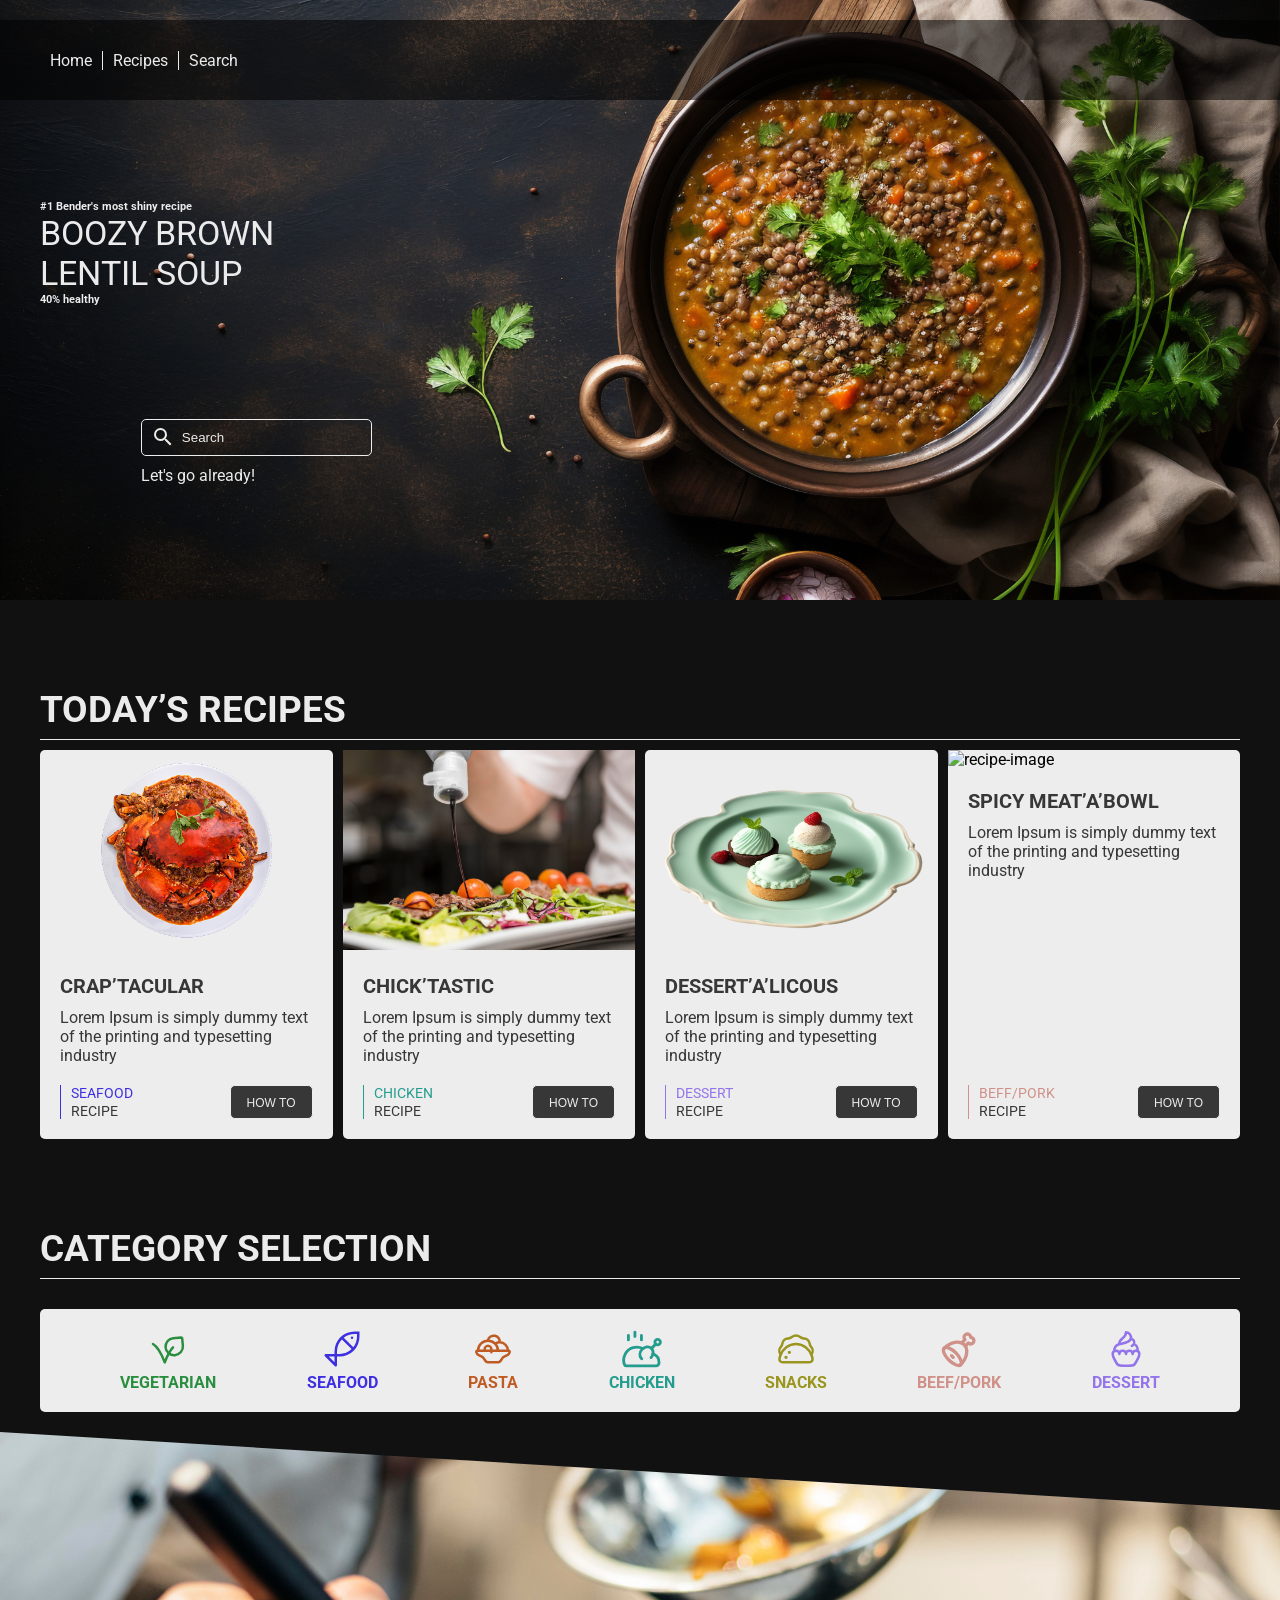
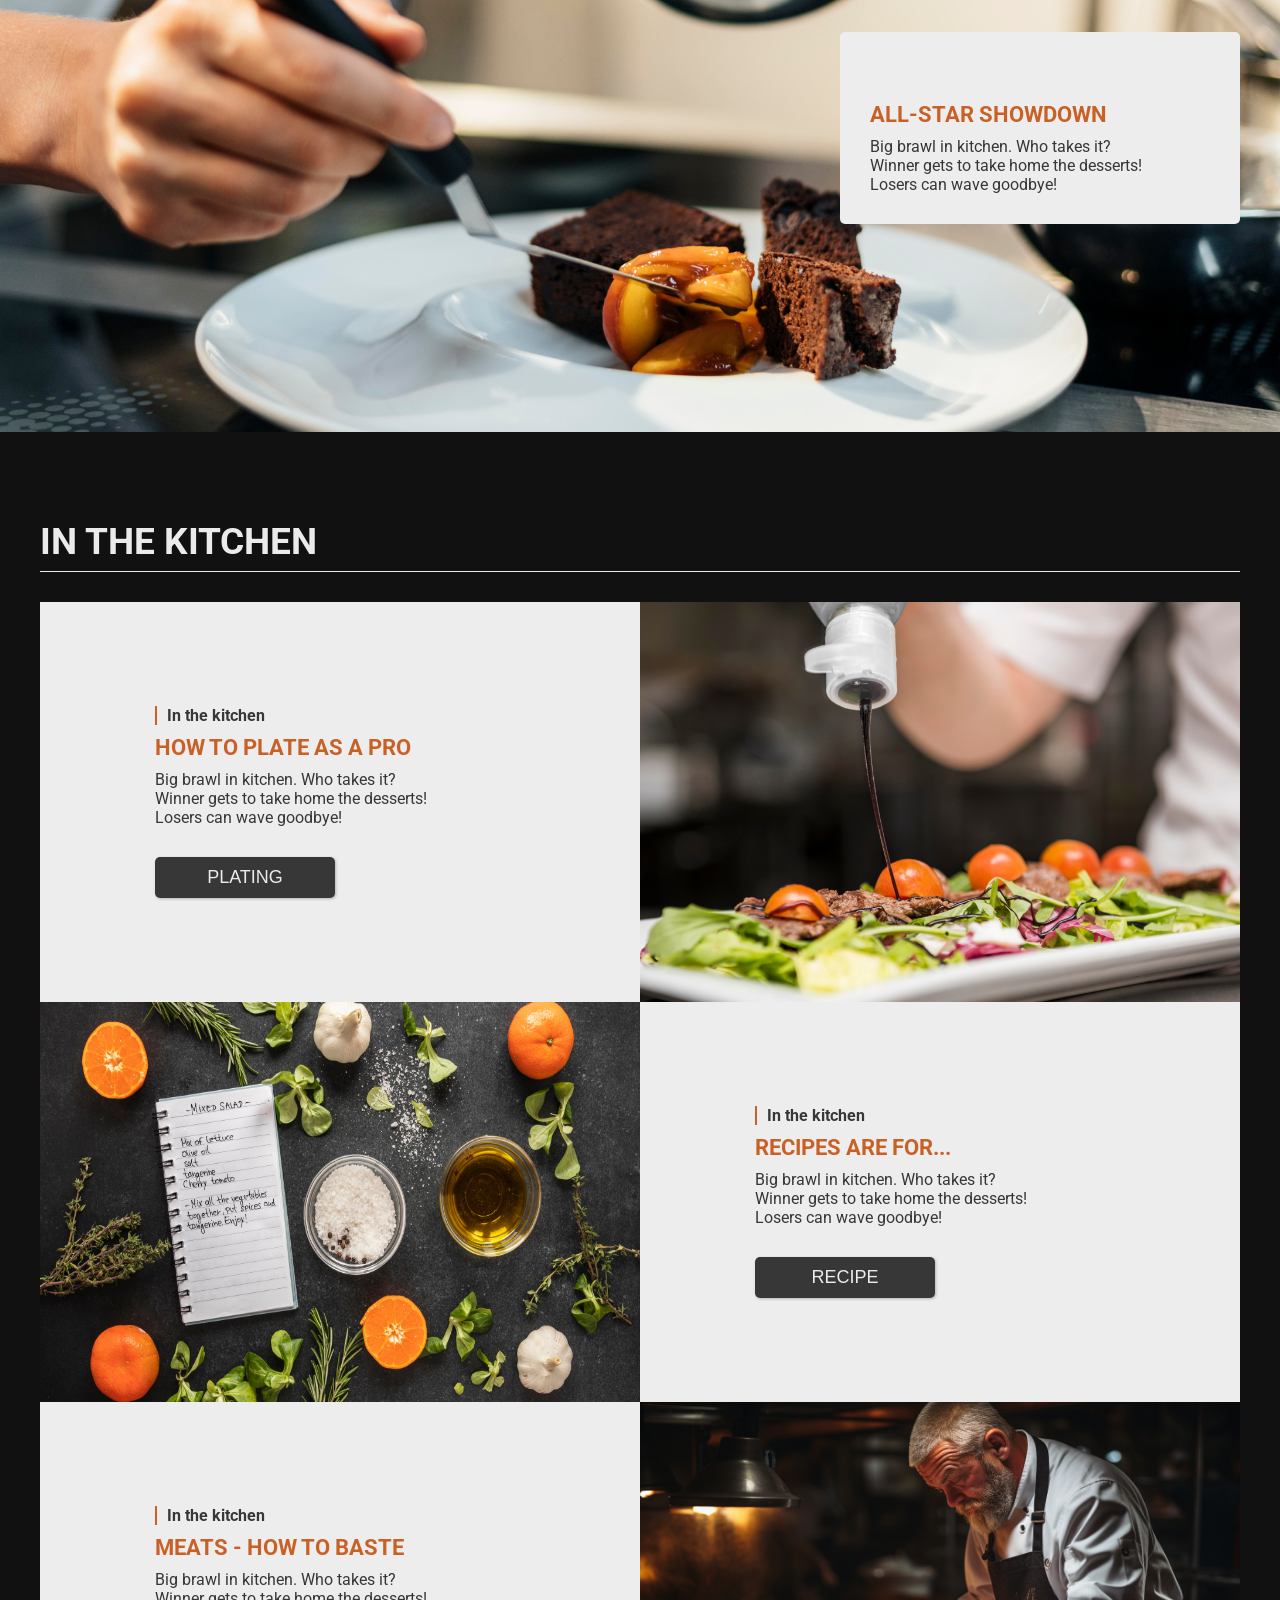
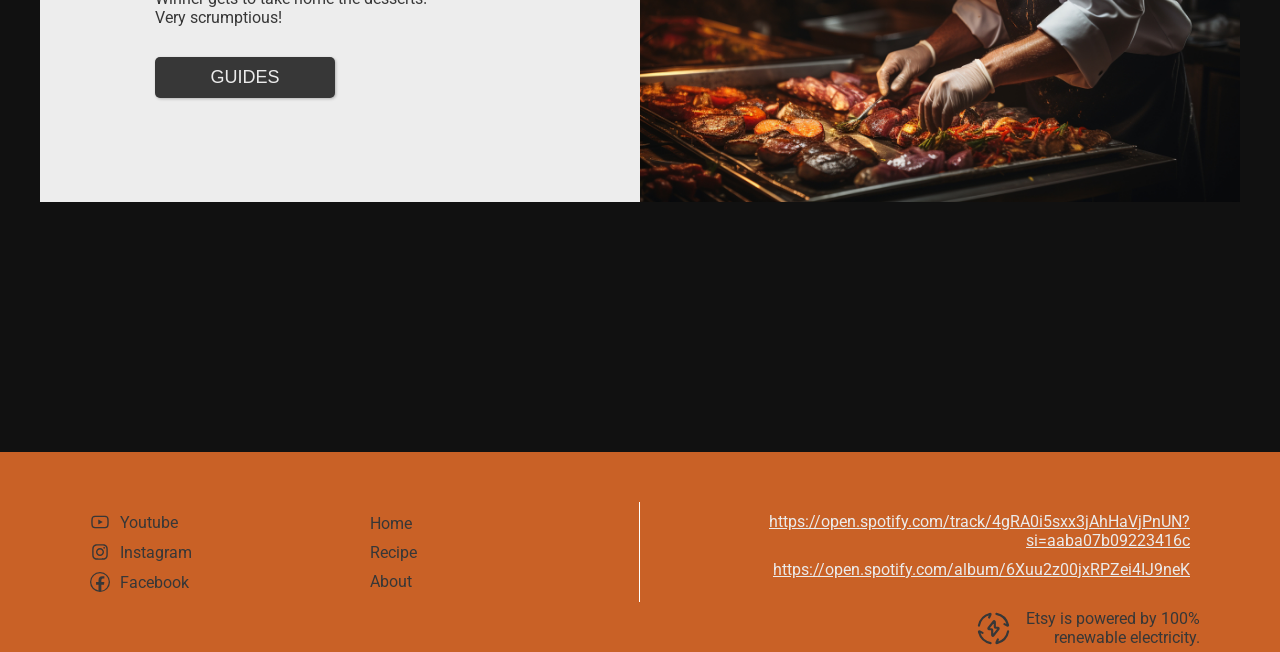
==== commit 64c04bb8: "Updated front page a little and started on recipe site" ====
--- a/index.html
+++ b/index.html
@@ -4,7 +4,7 @@
 <head>
   <meta charset="UTF-8" />
   <meta name="viewport" content="width=device-width, initial-scale=1.0" />
-  <title>Document</title>
+  <title>Boozy Brown Lentil Soup</title>
   <link rel="stylesheet" href="./css/style.css" />
 </head>
 
@@ -15,8 +15,8 @@
       <div class="menu-container">
         <ul>
           <li><a href="index.html">Home</a></li>
-          <li><a href="#">Recipes</a></li>
-          <li><a href="#">Search</a></li>
+          <li><a href="recipes.html">Recipes</a></li>
+          <li><a href="search.html">Search</a></li>
         </ul>
       </div>
     </nav>
@@ -291,7 +291,9 @@
         <div class="image-section-box">
           <h4>All-star showdown</h4>
           <p>
-            Big brawl in kitchen. Who takes it? Winner gets to take home the desserts! Losers can wave goodbye!
+            Big brawl in kitchen. Who takes it?<br>
+             Winner gets to take home the desserts!<br> 
+             Losers can wave goodbye!
           </p>
         </div>
       </div>
--- a/css/style.css
+++ b/css/style.css
@@ -1,4 +1,4 @@
-/* Robot Font */
+/* Roboto Font */
 @import url('https://fonts.googleapis.com/css2?family=Inter:ital,opsz,wght@0,14..32,100..900;1,14..32,100..900&family=Roboto:ital,wght@0,100..900;1,100..900&display=swap');
 
 :root {
@@ -28,7 +28,6 @@
     --category-misc: #9a951e;
     --category-pasta: #bf5b23;
     --category-desserts: #9374eb;
-
 }
 
 /* data-category attributes */
@@ -457,7 +456,7 @@
     grid-row: 2;
     background-color: var(--bg-color-light);
     grid-column: 9 / span 4;
-    padding: 20px;
+    padding: 30px;
     border-radius: 5px;
 }
 
@@ -473,7 +472,6 @@
 .image-section-box p {
     font-size: 16px;
     color: var(--color-dark);
-    margin-bottom: 10px;
 }
 
 
@@ -540,6 +538,12 @@
     border: none;
     border-radius: 5px;
     box-shadow: 1px 1px 3px #00000040;
+    transition: 0.3s;
+}
+
+.content-area-block-bottom button:hover {
+    background-color: var(--primary-color);
+    color: var(--color-dark);
 }
 
 .content-area-block-image img {
@@ -588,6 +592,12 @@
 .media-type a {
     color: var(--color-dark);
     text-decoration: none;
+    transition: 0.3s;
+}
+
+.media-type a:hover {
+    color: var(--color-light);
+    text-decoration: underline;
 }
 
 .media-type-icon svg {
@@ -609,6 +619,12 @@
 .footer-content-left ul li a {
     text-decoration: none;
     color: var(--color-dark);
+    transition: 0.3s;
+}
+
+.footer-content-left ul li a:hover {
+    text-decoration: underline;
+    color: var(--color-light);
 }
 
 .footer-content-right {
@@ -626,8 +642,12 @@
 
 .spotify-links li a {
     color: var(--color-light);
-}
-
+    transition: 0.3s;
+}
+
+.spotify-links li a:hover {
+    color: var(--color-dark);
+}
 
 .etsy {
     display: flex;
